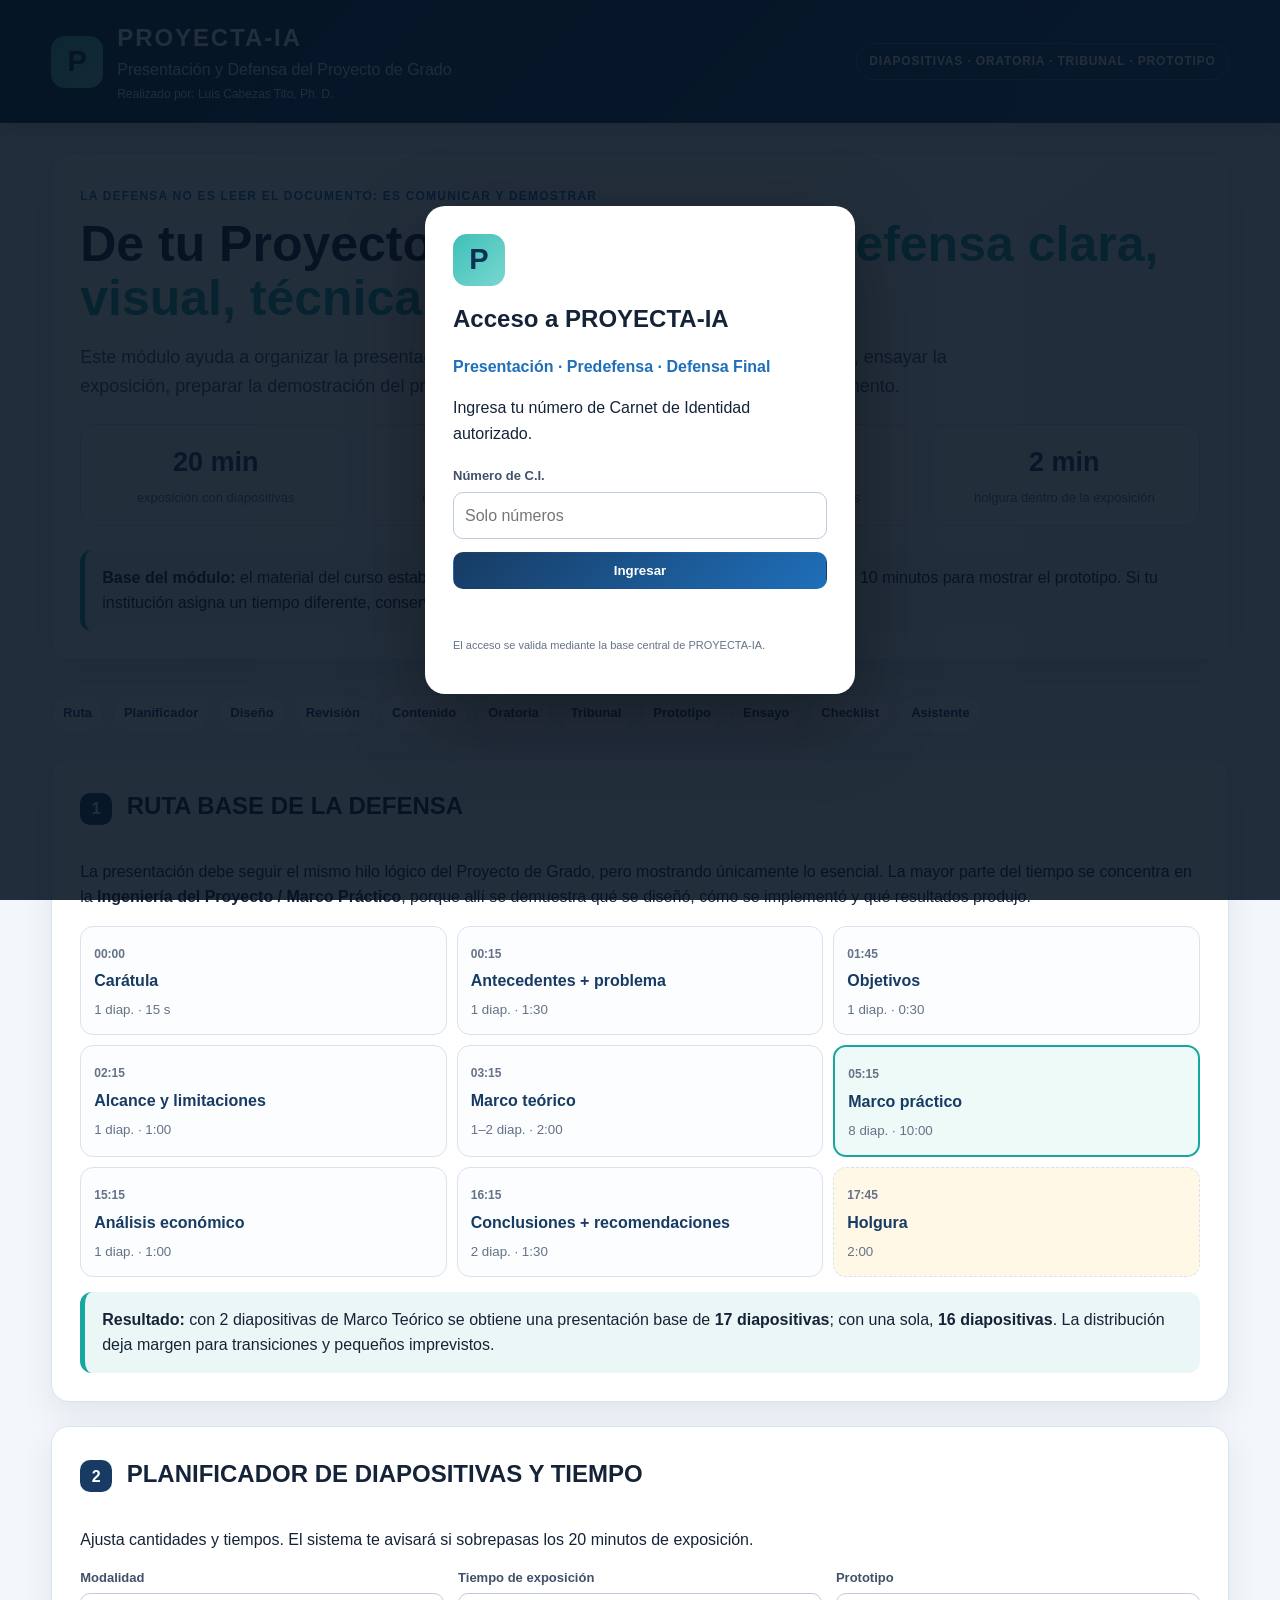
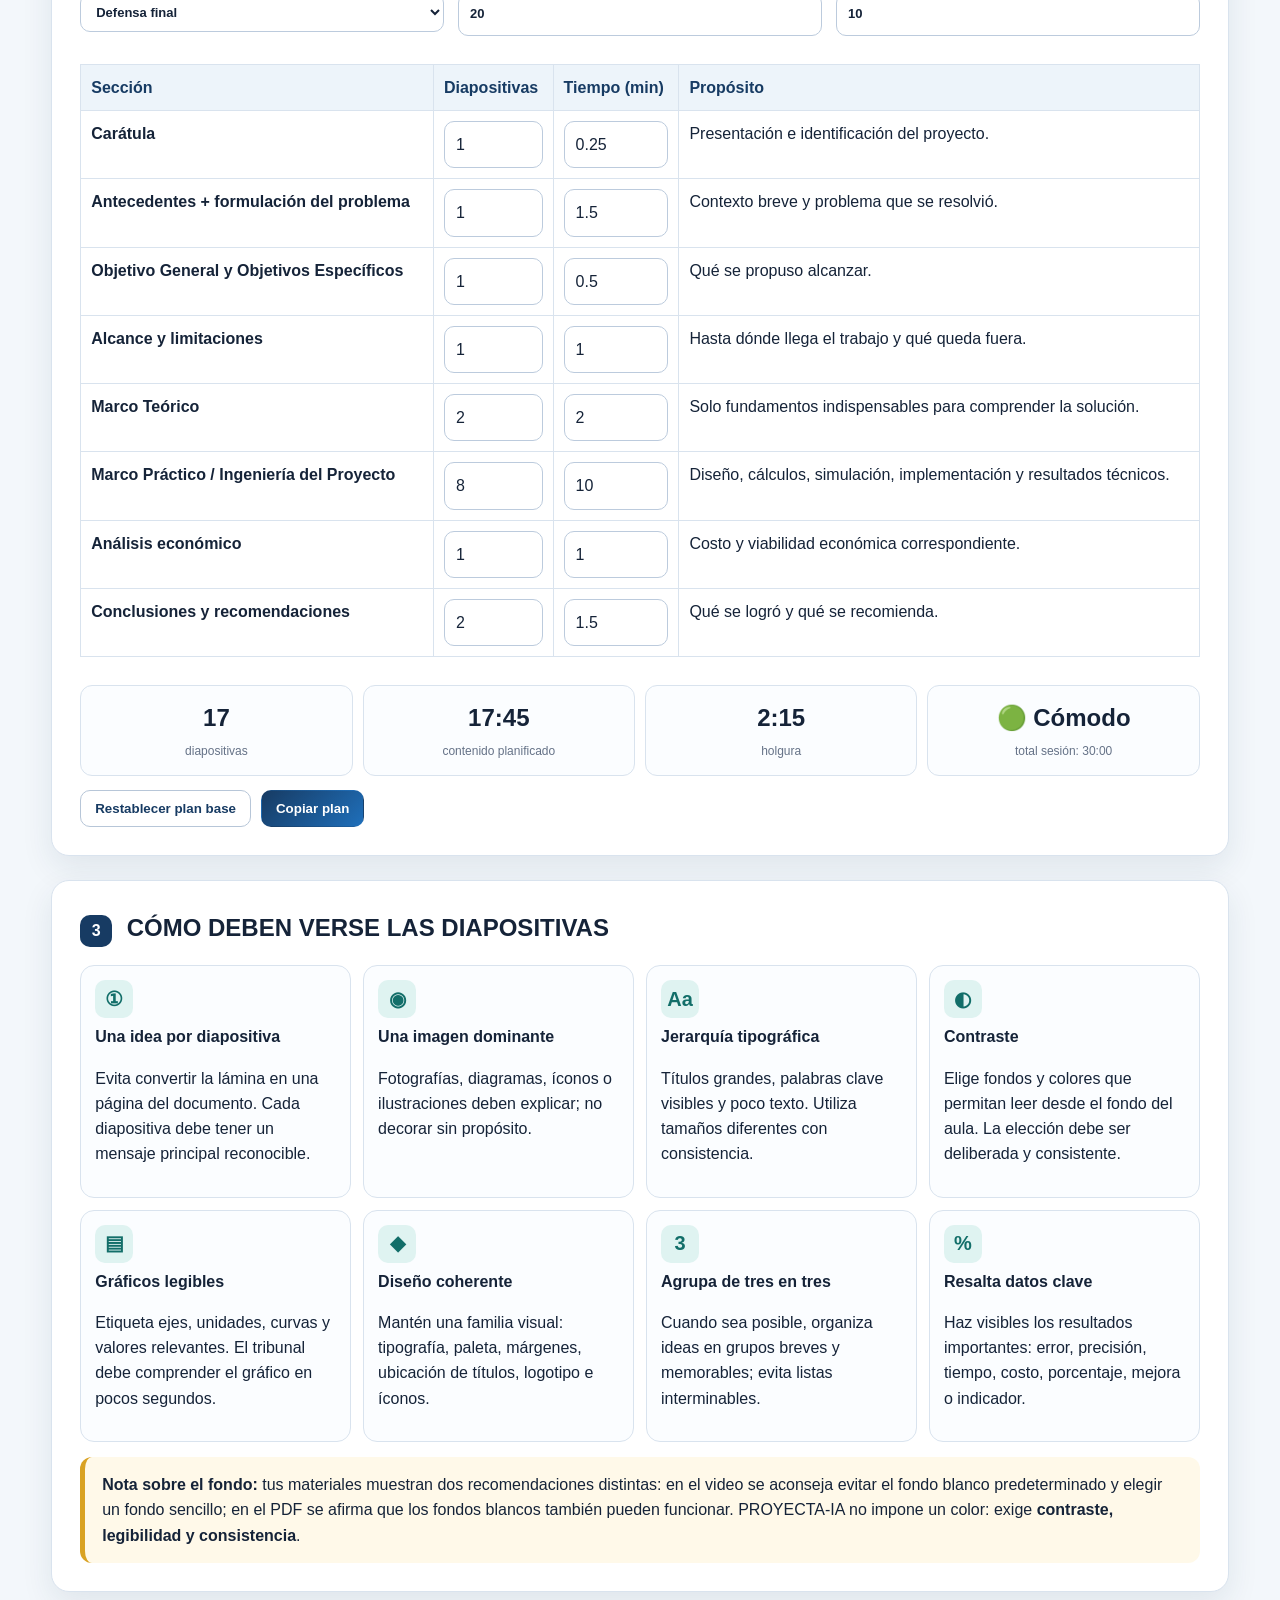
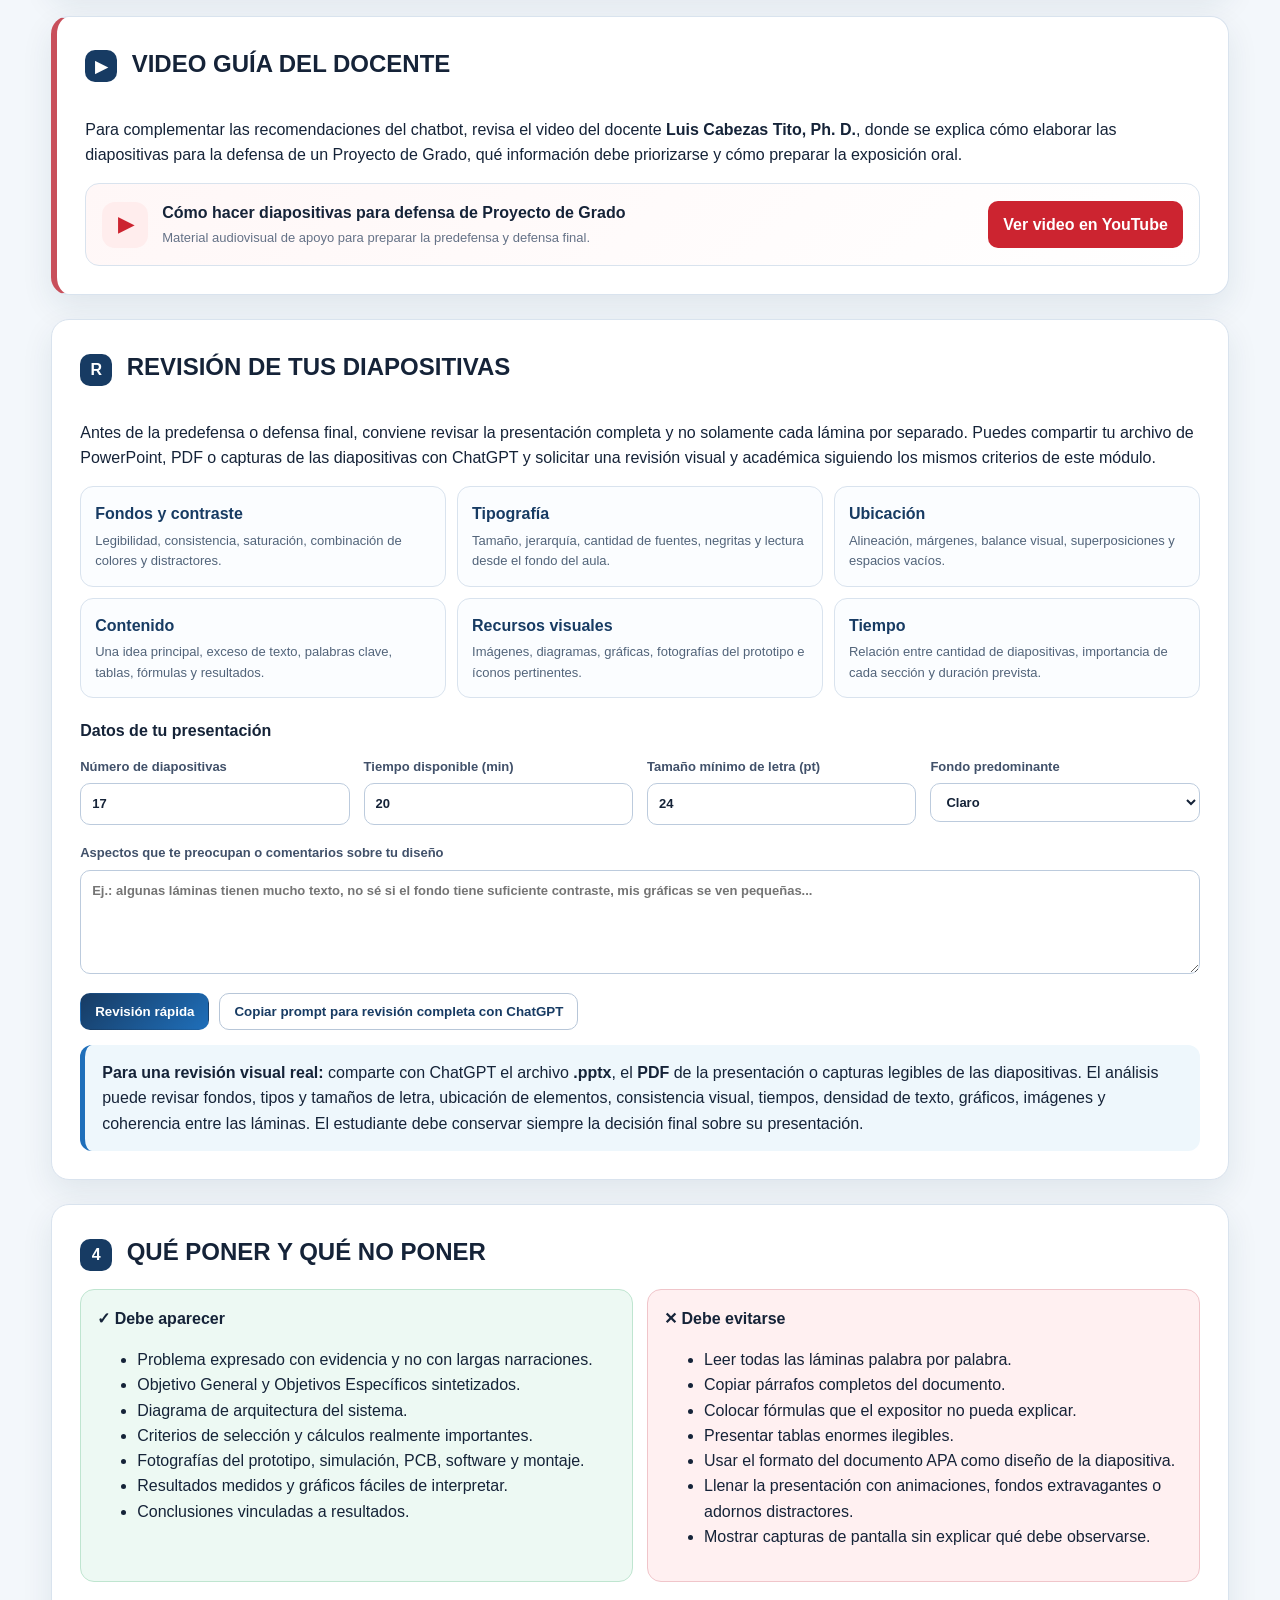
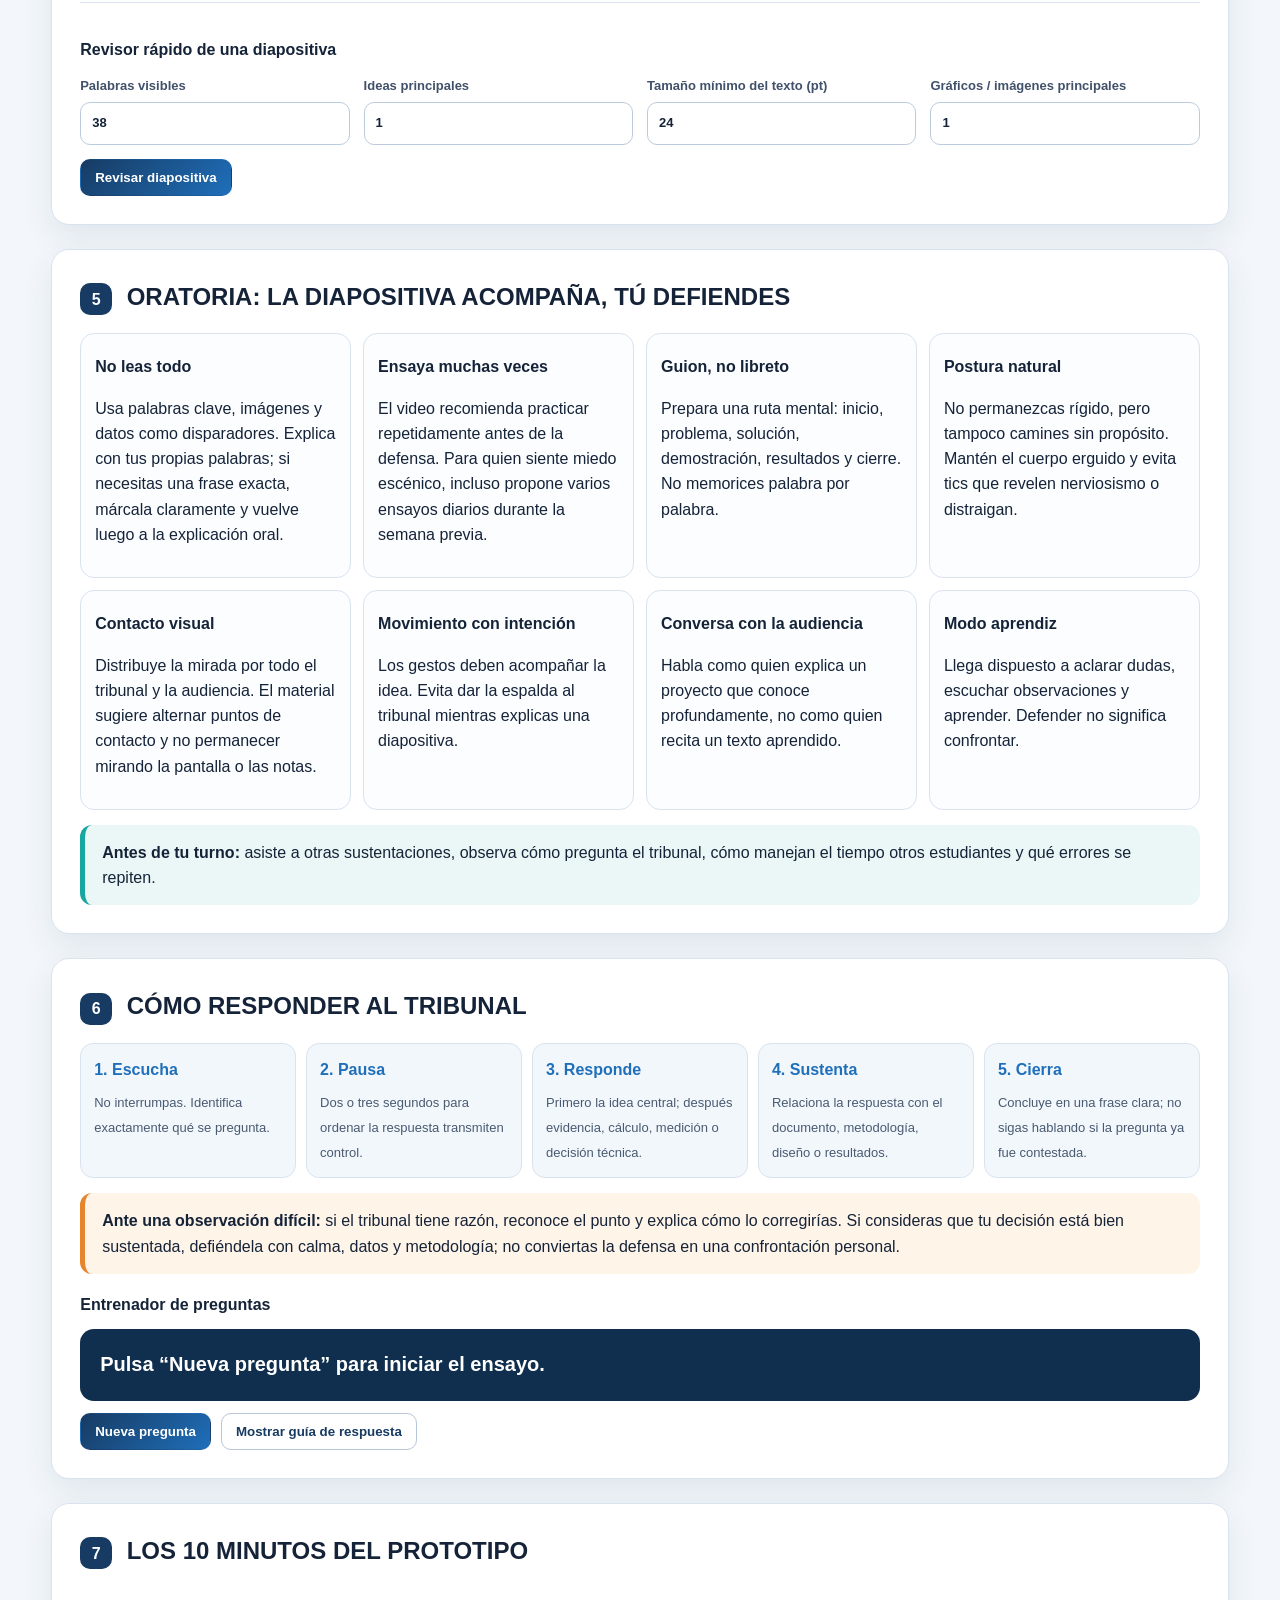
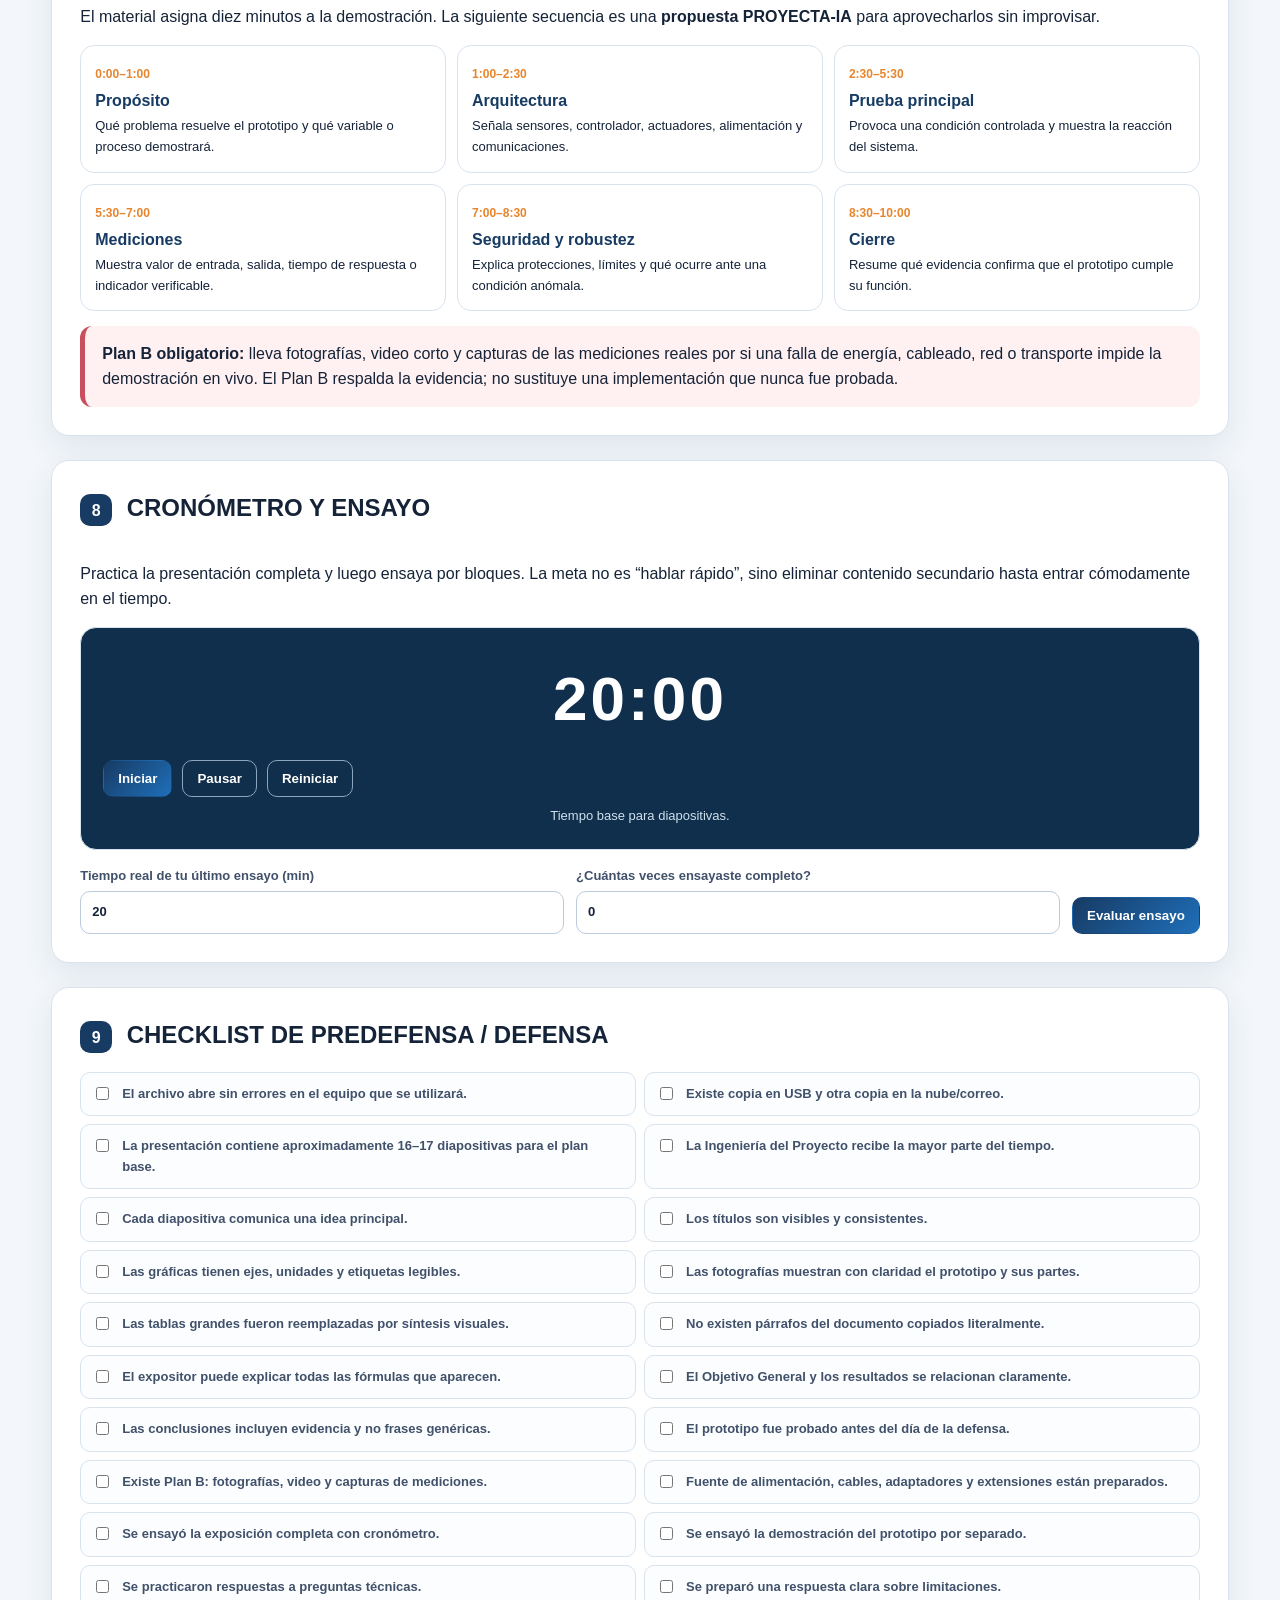
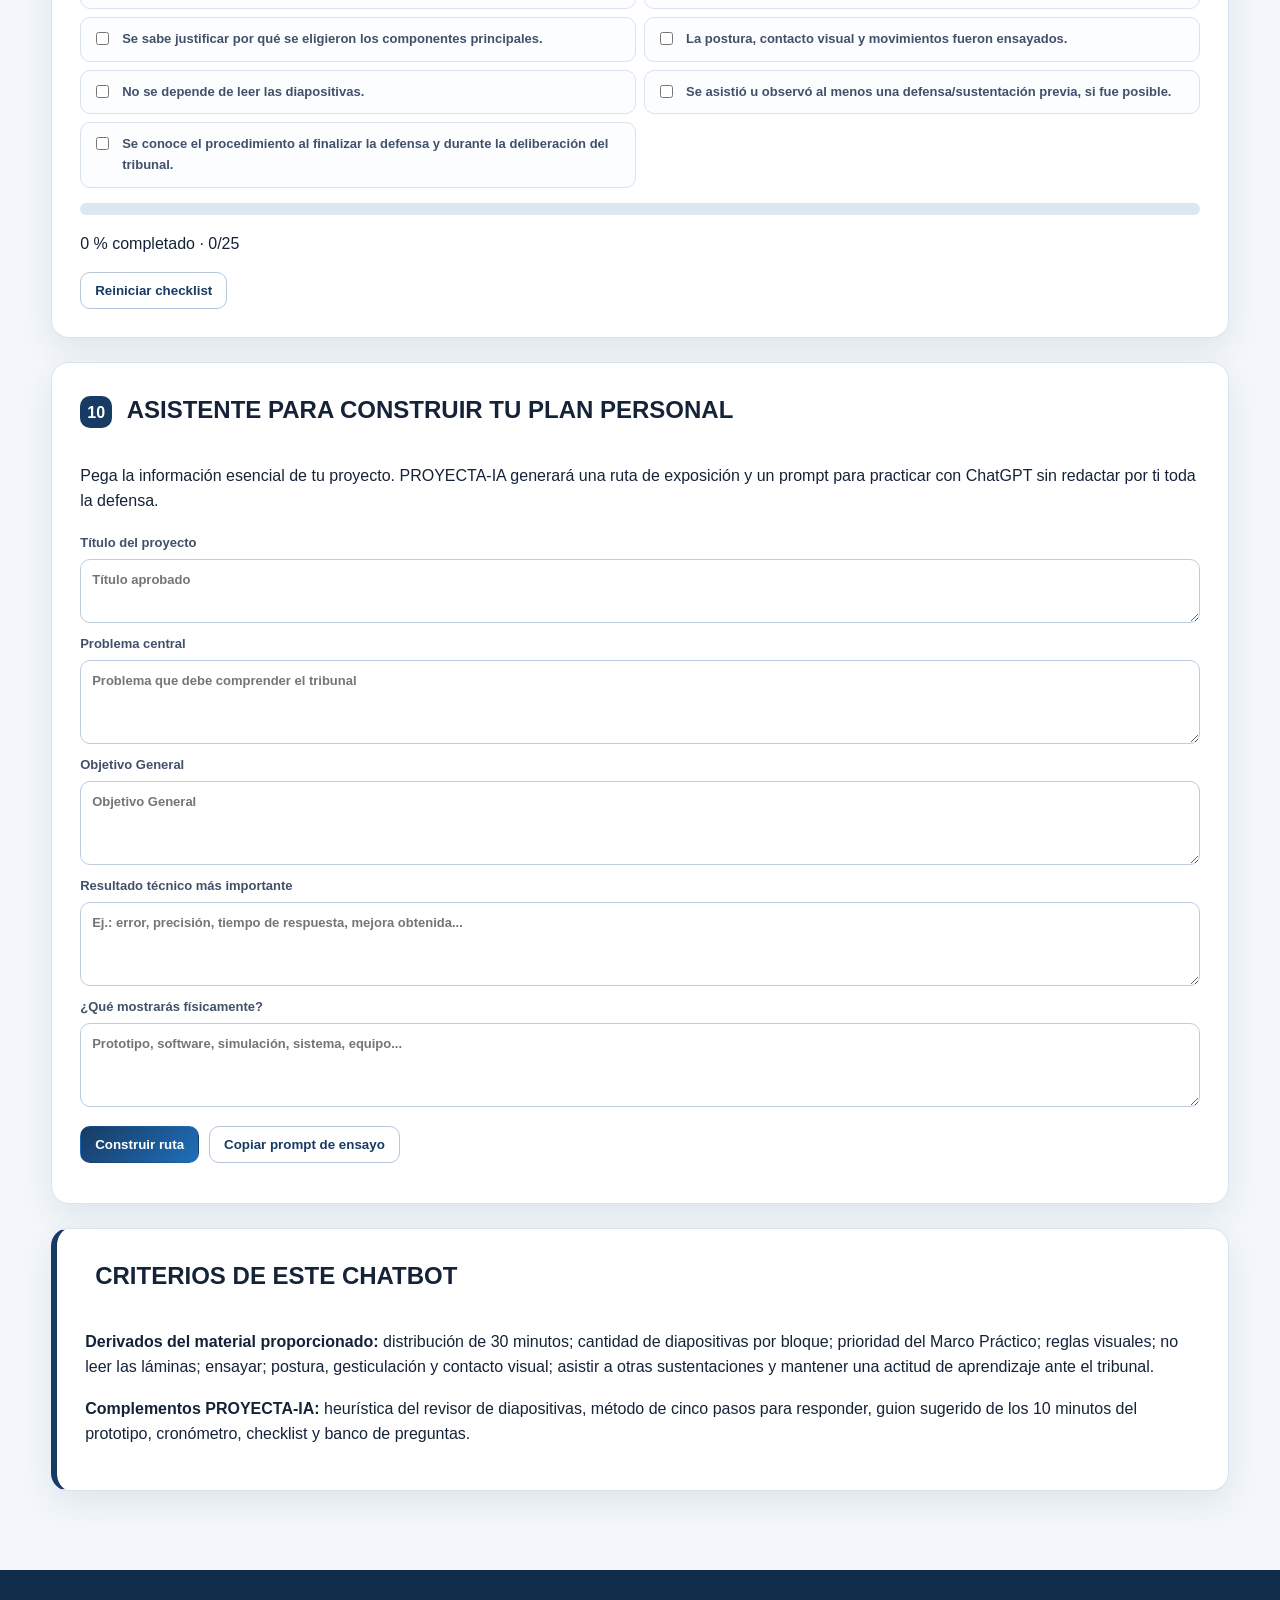
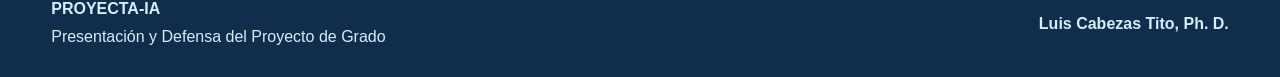
==== defensa/index.html @ 7902b118 "Add files via upload" ====
<!doctype html>
<html lang="es">
<head>
  <meta charset="utf-8">
  <meta name="viewport" content="width=device-width, initial-scale=1">
  <meta name="description" content="PROYECTA-IA: asistente para preparar diapositivas, oratoria, manejo del tribunal y demostración del prototipo en la predefensa o defensa final de un Proyecto de Grado.">
  <title>PROYECTA-IA | Presentación y Defensa del Proyecto de Grado</title>
  <link rel="stylesheet" href="styles.css">
</head>
<body class="access-locked">

  <div id="accessGate" class="access-gate">
    <div class="access-card">
      <div class="access-logo">P</div>
      <h2>Acceso a PROYECTA-IA</h2>
      <p class="access-subtitle">Presentación · Predefensa · Defensa Final</p>
      <p>Ingresa tu número de Carnet de Identidad autorizado.</p>
      <label for="ciAccess">Número de C.I.</label>
      <input id="ciAccess" type="password" inputmode="numeric" autocomplete="off" placeholder="Solo números">
      <button id="accessBtn" class="primary access-button" type="button">Ingresar</button>
      <p id="accessMessage" class="access-message" aria-live="polite"></p>
      <p class="access-privacy">El acceso se valida mediante la base central de PROYECTA-IA.</p>
    </div>
  </div>

  <header class="site-header">
    <div class="wrap header-inner">
      <div class="brand">
        <div class="brand-mark">P</div>
        <div>
          <h1>PROYECTA-IA</h1>
          <p>Presentación y Defensa del Proyecto de Grado</p>
          <p class="author">Realizado por: Luis Cabezas Tito, Ph. D.</p>
        </div>
      </div>
      <div class="header-actions">
        <div class="badge">DIAPOSITIVAS · ORATORIA · TRIBUNAL · PROTOTIPO</div>
        <button id="logoutBtn" class="logout-btn hidden" type="button">Cerrar sesión</button>
      </div>
    </div>
  </header>

  <main class="wrap">
    <section class="hero">
      <span class="eyebrow">LA DEFENSA NO ES LEER EL DOCUMENTO: ES COMUNICAR Y DEMOSTRAR</span>
      <h2>De tu Proyecto de Grado a una <span>defensa clara, visual, técnica y convincente</span></h2>
      <p>Este módulo ayuda a organizar la presentación, controlar el tiempo, diseñar diapositivas eficaces, ensayar la exposición, preparar la demostración del prototipo y responder al tribunal con serenidad y fundamento.</p>
      <div class="hero-grid">
        <article><b>20 min</b><span>exposición con diapositivas</span></article>
        <article><b>10 min</b><span>demostración del prototipo</span></article>
        <article><b>16–17</b><span>diapositivas recomendadas</span></article>
        <article><b>2 min</b><span>holgura dentro de la exposición</span></article>
      </div>
      <div class="source-rule"><strong>Base del módulo:</strong> el material del curso establece una defensa de 30 minutos: 20 minutos de exposición y 10 minutos para mostrar el prototipo. Si tu institución asigna un tiempo diferente, conserva la proporción y ajusta el plan.</div>
    </section>

    <nav class="section-nav">
      <a href="#ruta">Ruta</a>
      <a href="#planificador">Planificador</a>
      <a href="#diseno">Diseño</a>
      <a href="#revision">Revisión</a>
      <a href="#contenido">Contenido</a>
      <a href="#oratoria">Oratoria</a>
      <a href="#tribunal">Tribunal</a>
      <a href="#prototipo">Prototipo</a>
      <a href="#ensayo">Ensayo</a>
      <a href="#checklist">Checklist</a>
      <a href="#asistente">Asistente</a>
    </nav>

    <section id="ruta" class="card">
      <span class="section-number">1</span>
      <h3>RUTA BASE DE LA DEFENSA</h3>
      <p>La presentación debe seguir el mismo hilo lógico del Proyecto de Grado, pero mostrando únicamente lo esencial. La mayor parte del tiempo se concentra en la <b>Ingeniería del Proyecto / Marco Práctico</b>, porque allí se demuestra qué se diseñó, cómo se implementó y qué resultados produjo.</p>

      <div class="timeline">
        <div class="time-block"><span>00:00</span><b>Carátula</b><small>1 diap. · 15 s</small></div>
        <div class="time-block"><span>00:15</span><b>Antecedentes + problema</b><small>1 diap. · 1:30</small></div>
        <div class="time-block"><span>01:45</span><b>Objetivos</b><small>1 diap. · 0:30</small></div>
        <div class="time-block"><span>02:15</span><b>Alcance y limitaciones</b><small>1 diap. · 1:00</small></div>
        <div class="time-block"><span>03:15</span><b>Marco teórico</b><small>1–2 diap. · 2:00</small></div>
        <div class="time-block practical"><span>05:15</span><b>Marco práctico</b><small>8 diap. · 10:00</small></div>
        <div class="time-block"><span>15:15</span><b>Análisis económico</b><small>1 diap. · 1:00</small></div>
        <div class="time-block"><span>16:15</span><b>Conclusiones + recomendaciones</b><small>2 diap. · 1:30</small></div>
        <div class="time-block slack"><span>17:45</span><b>Holgura</b><small>2:00</small></div>
      </div>

      <div class="callout"><b>Resultado:</b> con 2 diapositivas de Marco Teórico se obtiene una presentación base de <b>17 diapositivas</b>; con una sola, <b>16 diapositivas</b>. La distribución deja margen para transiciones y pequeños imprevistos.</div>
    </section>

    <section id="planificador" class="card">
      <span class="section-number">2</span>
      <h3>PLANIFICADOR DE DIAPOSITIVAS Y TIEMPO</h3>
      <p>Ajusta cantidades y tiempos. El sistema te avisará si sobrepasas los 20 minutos de exposición.</p>
      <div class="planner-toolbar">
        <label>Modalidad
          <select id="defenseMode">
            <option value="final">Defensa final</option>
            <option value="pre">Predefensa</option>
          </select>
        </label>
        <label>Tiempo de exposición
          <input id="slideMinutes" type="number" min="5" max="60" value="20">
        </label>
        <label>Prototipo
          <input id="prototypeMinutes" type="number" min="0" max="30" value="10">
        </label>
      </div>
      <div class="table-wrap">
        <table class="planner-table">
          <thead><tr><th>Sección</th><th>Diapositivas</th><th>Tiempo (min)</th><th>Propósito</th></tr></thead>
          <tbody id="plannerBody"></tbody>
        </table>
      </div>
      <div id="plannerSummary" class="planner-summary"></div>
      <div class="actions">
        <button id="resetPlanner" type="button">Restablecer plan base</button>
        <button id="copyPlanner" class="primary" type="button">Copiar plan</button>
      </div>
    </section>

    <section id="diseno" class="card">
      <span class="section-number">3</span>
      <h3>CÓMO DEBEN VERSE LAS DIAPOSITIVAS</h3>
      <div class="principles-grid">
        <article><div class="icon">①</div><h4>Una idea por diapositiva</h4><p>Evita convertir la lámina en una página del documento. Cada diapositiva debe tener un mensaje principal reconocible.</p></article>
        <article><div class="icon">◉</div><h4>Una imagen dominante</h4><p>Fotografías, diagramas, íconos o ilustraciones deben explicar; no decorar sin propósito.</p></article>
        <article><div class="icon">Aa</div><h4>Jerarquía tipográfica</h4><p>Títulos grandes, palabras clave visibles y poco texto. Utiliza tamaños diferentes con consistencia.</p></article>
        <article><div class="icon">◐</div><h4>Contraste</h4><p>Elige fondos y colores que permitan leer desde el fondo del aula. La elección debe ser deliberada y consistente.</p></article>
        <article><div class="icon">▤</div><h4>Gráficos legibles</h4><p>Etiqueta ejes, unidades, curvas y valores relevantes. El tribunal debe comprender el gráfico en pocos segundos.</p></article>
        <article><div class="icon">◆</div><h4>Diseño coherente</h4><p>Mantén una familia visual: tipografía, paleta, márgenes, ubicación de títulos, logotipo e íconos.</p></article>
        <article><div class="icon">3</div><h4>Agrupa de tres en tres</h4><p>Cuando sea posible, organiza ideas en grupos breves y memorables; evita listas interminables.</p></article>
        <article><div class="icon">%</div><h4>Resalta datos clave</h4><p>Haz visibles los resultados importantes: error, precisión, tiempo, costo, porcentaje, mejora o indicador.</p></article>
      </div>
      <div class="source-note"><b>Nota sobre el fondo:</b> tus materiales muestran dos recomendaciones distintas: en el video se aconseja evitar el fondo blanco predeterminado y elegir un fondo sencillo; en el PDF se afirma que los fondos blancos también pueden funcionar. PROYECTA-IA no impone un color: exige <b>contraste, legibilidad y consistencia</b>.</div>
    </section>

    <section class="card video-resource-card">
      <span class="section-number">▶</span>
      <h3>VIDEO GUÍA DEL DOCENTE</h3>
      <p>Para complementar las recomendaciones del chatbot, revisa el video del docente <b>Luis Cabezas Tito, Ph. D.</b>, donde se explica cómo elaborar las diapositivas para la defensa de un Proyecto de Grado, qué información debe priorizarse y cómo preparar la exposición oral.</p>
      <div class="video-link-box">
        <div class="video-icon">▶</div>
        <div>
          <b>Cómo hacer diapositivas para defensa de Proyecto de Grado</b>
          <p>Material audiovisual de apoyo para preparar la predefensa y defensa final.</p>
        </div>
        <a class="video-btn" href="https://youtu.be/q9mI0dHx6xg" target="_blank" rel="noopener noreferrer">Ver video en YouTube</a>
      </div>
    </section>

    <section id="revision" class="card">
      <span class="section-number">R</span>
      <h3>REVISIÓN DE TUS DIAPOSITIVAS</h3>
      <p>Antes de la predefensa o defensa final, conviene revisar la presentación completa y no solamente cada lámina por separado. Puedes compartir tu archivo de PowerPoint, PDF o capturas de las diapositivas con ChatGPT y solicitar una revisión visual y académica siguiendo los mismos criterios de este módulo.</p>

      <div class="review-grid">
        <article><b>Fondos y contraste</b><span>Legibilidad, consistencia, saturación, combinación de colores y distractores.</span></article>
        <article><b>Tipografía</b><span>Tamaño, jerarquía, cantidad de fuentes, negritas y lectura desde el fondo del aula.</span></article>
        <article><b>Ubicación</b><span>Alineación, márgenes, balance visual, superposiciones y espacios vacíos.</span></article>
        <article><b>Contenido</b><span>Una idea principal, exceso de texto, palabras clave, tablas, fórmulas y resultados.</span></article>
        <article><b>Recursos visuales</b><span>Imágenes, diagramas, gráficas, fotografías del prototipo e íconos pertinentes.</span></article>
        <article><b>Tiempo</b><span>Relación entre cantidad de diapositivas, importancia de cada sección y duración prevista.</span></article>
      </div>

      <h4>Datos de tu presentación</h4>
      <div class="input-grid review-inputs">
        <label>Número de diapositivas
          <input id="reviewSlideCount" type="number" min="1" value="17">
        </label>
        <label>Tiempo disponible (min)
          <input id="reviewTotalTime" type="number" min="1" step="0.5" value="20">
        </label>
        <label>Tamaño mínimo de letra (pt)
          <input id="reviewFontSize" type="number" min="8" value="24">
        </label>
        <label>Fondo predominante
          <select id="reviewBackground">
            <option value="claro">Claro</option>
            <option value="oscuro">Oscuro</option>
            <option value="mixto">Mixto</option>
          </select>
        </label>
      </div>

      <label>Aspectos que te preocupan o comentarios sobre tu diseño
        <textarea id="reviewConcern" rows="4" placeholder="Ej.: algunas láminas tienen mucho texto, no sé si el fondo tiene suficiente contraste, mis gráficas se ven pequeñas..."></textarea>
      </label>

      <div class="actions">
        <button id="quickDeckReview" class="primary" type="button">Revisión rápida</button>
        <button id="copyDeckReviewPrompt" type="button">Copiar prompt para revisión completa con ChatGPT</button>
      </div>
      <div id="deckReviewOutput" class="output-box hidden"></div>
      <p id="deckReviewStatus" class="small"></p>

      <div class="share-note">
        <b>Para una revisión visual real:</b> comparte con ChatGPT el archivo <b>.pptx</b>, el <b>PDF</b> de la presentación o capturas legibles de las diapositivas. El análisis puede revisar fondos, tipos y tamaños de letra, ubicación de elementos, consistencia visual, tiempos, densidad de texto, gráficos, imágenes y coherencia entre las láminas. El estudiante debe conservar siempre la decisión final sobre su presentación.
      </div>
    </section>

    <section id="contenido" class="card">
      <span class="section-number">4</span>
      <h3>QUÉ PONER Y QUÉ NO PONER</h3>
      <div class="two-col">
        <div class="good-panel">
          <h4>✓ Debe aparecer</h4>
          <ul>
            <li>Problema expresado con evidencia y no con largas narraciones.</li>
            <li>Objetivo General y Objetivos Específicos sintetizados.</li>
            <li>Diagrama de arquitectura del sistema.</li>
            <li>Criterios de selección y cálculos realmente importantes.</li>
            <li>Fotografías del prototipo, simulación, PCB, software y montaje.</li>
            <li>Resultados medidos y gráficos fáciles de interpretar.</li>
            <li>Conclusiones vinculadas a resultados.</li>
          </ul>
        </div>
        <div class="bad-panel">
          <h4>✕ Debe evitarse</h4>
          <ul>
            <li>Leer todas las láminas palabra por palabra.</li>
            <li>Copiar párrafos completos del documento.</li>
            <li>Colocar fórmulas que el expositor no pueda explicar.</li>
            <li>Presentar tablas enormes ilegibles.</li>
            <li>Usar el formato del documento APA como diseño de la diapositiva.</li>
            <li>Llenar la presentación con animaciones, fondos extravagantes o adornos distractores.</li>
            <li>Mostrar capturas de pantalla sin explicar qué debe observarse.</li>
          </ul>
        </div>
      </div>

      <div class="slide-reviewer">
        <h4>Revisor rápido de una diapositiva</h4>
        <div class="input-grid">
          <label>Palabras visibles <input id="wordsPerSlide" type="number" min="0" value="38"></label>
          <label>Ideas principales <input id="ideasPerSlide" type="number" min="1" value="1"></label>
          <label>Tamaño mínimo del texto (pt) <input id="minFont" type="number" min="8" value="24"></label>
          <label>Gráficos / imágenes principales <input id="visualCount" type="number" min="0" value="1"></label>
        </div>
        <button id="reviewSlideBtn" class="primary" type="button">Revisar diapositiva</button>
        <div id="slideReviewOutput" class="output-box hidden"></div>
      </div>
    </section>

    <section id="oratoria" class="card">
      <span class="section-number">5</span>
      <h3>ORATORIA: LA DIAPOSITIVA ACOMPAÑA, TÚ DEFIENDES</h3>
      <div class="oratory-grid">
        <article><h4>No leas todo</h4><p>Usa palabras clave, imágenes y datos como disparadores. Explica con tus propias palabras; si necesitas una frase exacta, márcala claramente y vuelve luego a la explicación oral.</p></article>
        <article><h4>Ensaya muchas veces</h4><p>El video recomienda practicar repetidamente antes de la defensa. Para quien siente miedo escénico, incluso propone varios ensayos diarios durante la semana previa.</p></article>
        <article><h4>Guion, no libreto</h4><p>Prepara una ruta mental: inicio, problema, solución, demostración, resultados y cierre. No memorices palabra por palabra.</p></article>
        <article><h4>Postura natural</h4><p>No permanezcas rígido, pero tampoco camines sin propósito. Mantén el cuerpo erguido y evita tics que revelen nerviosismo o distraigan.</p></article>
        <article><h4>Contacto visual</h4><p>Distribuye la mirada por todo el tribunal y la audiencia. El material sugiere alternar puntos de contacto y no permanecer mirando la pantalla o las notas.</p></article>
        <article><h4>Movimiento con intención</h4><p>Los gestos deben acompañar la idea. Evita dar la espalda al tribunal mientras explicas una diapositiva.</p></article>
        <article><h4>Conversa con la audiencia</h4><p>Habla como quien explica un proyecto que conoce profundamente, no como quien recita un texto aprendido.</p></article>
        <article><h4>Modo aprendiz</h4><p>Llega dispuesto a aclarar dudas, escuchar observaciones y aprender. Defender no significa confrontar.</p></article>
      </div>
      <div class="practice-strip"><b>Antes de tu turno:</b> asiste a otras sustentaciones, observa cómo pregunta el tribunal, cómo manejan el tiempo otros estudiantes y qué errores se repiten.</div>
    </section>

    <section id="tribunal" class="card">
      <span class="section-number">6</span>
      <h3>CÓMO RESPONDER AL TRIBUNAL</h3>
      <div class="response-method">
        <div><b>1. Escucha</b><span>No interrumpas. Identifica exactamente qué se pregunta.</span></div>
        <div><b>2. Pausa</b><span>Dos o tres segundos para ordenar la respuesta transmiten control.</span></div>
        <div><b>3. Responde</b><span>Primero la idea central; después evidencia, cálculo, medición o decisión técnica.</span></div>
        <div><b>4. Sustenta</b><span>Relaciona la respuesta con el documento, metodología, diseño o resultados.</span></div>
        <div><b>5. Cierra</b><span>Concluye en una frase clara; no sigas hablando si la pregunta ya fue contestada.</span></div>
      </div>
      <div class="callout warn"><b>Ante una observación difícil:</b> si el tribunal tiene razón, reconoce el punto y explica cómo lo corregirías. Si consideras que tu decisión está bien sustentada, defiéndela con calma, datos y metodología; no conviertas la defensa en una confrontación personal.</div>

      <h4>Entrenador de preguntas</h4>
      <div id="questionBox" class="question-box">Pulsa “Nueva pregunta” para iniciar el ensayo.</div>
      <div class="actions">
        <button id="newQuestionBtn" class="primary" type="button">Nueva pregunta</button>
        <button id="showGuideBtn" type="button">Mostrar guía de respuesta</button>
      </div>
      <div id="answerGuide" class="output-box hidden"></div>
    </section>

    <section id="prototipo" class="card">
      <span class="section-number">7</span>
      <h3>LOS 10 MINUTOS DEL PROTOTIPO</h3>
      <p>El material asigna diez minutos a la demostración. La siguiente secuencia es una <b>propuesta PROYECTA-IA</b> para aprovecharlos sin improvisar.</p>
      <div class="prototype-plan">
        <article><span>0:00–1:00</span><b>Propósito</b><p>Qué problema resuelve el prototipo y qué variable o proceso demostrará.</p></article>
        <article><span>1:00–2:30</span><b>Arquitectura</b><p>Señala sensores, controlador, actuadores, alimentación y comunicaciones.</p></article>
        <article><span>2:30–5:30</span><b>Prueba principal</b><p>Provoca una condición controlada y muestra la reacción del sistema.</p></article>
        <article><span>5:30–7:00</span><b>Mediciones</b><p>Muestra valor de entrada, salida, tiempo de respuesta o indicador verificable.</p></article>
        <article><span>7:00–8:30</span><b>Seguridad y robustez</b><p>Explica protecciones, límites y qué ocurre ante una condición anómala.</p></article>
        <article><span>8:30–10:00</span><b>Cierre</b><p>Resume qué evidencia confirma que el prototipo cumple su función.</p></article>
      </div>
      <div class="stop-box"><b>Plan B obligatorio:</b> lleva fotografías, video corto y capturas de las mediciones reales por si una falla de energía, cableado, red o transporte impide la demostración en vivo. El Plan B respalda la evidencia; no sustituye una implementación que nunca fue probada.</div>
    </section>

    <section id="ensayo" class="card">
      <span class="section-number">8</span>
      <h3>CRONÓMETRO Y ENSAYO</h3>
      <p>Practica la presentación completa y luego ensaya por bloques. La meta no es “hablar rápido”, sino eliminar contenido secundario hasta entrar cómodamente en el tiempo.</p>
      <div class="timer">
        <div id="timerDisplay">20:00</div>
        <div class="timer-actions">
          <button id="startTimer" class="primary">Iniciar</button>
          <button id="pauseTimer">Pausar</button>
          <button id="resetTimer">Reiniciar</button>
        </div>
        <div id="timerMessage" class="timer-message">Tiempo base para diapositivas.</div>
      </div>
      <div class="rehearsal-score">
        <label>Tiempo real de tu último ensayo (min)
          <input id="realPracticeTime" type="number" min="1" step="0.1" value="20">
        </label>
        <label>¿Cuántas veces ensayaste completo?
          <input id="fullRehearsals" type="number" min="0" value="0">
        </label>
        <button id="evaluatePractice" class="primary">Evaluar ensayo</button>
        <div id="practiceOutput" class="output-box hidden"></div>
      </div>
    </section>

    <section id="checklist" class="card">
      <span class="section-number">9</span>
      <h3>CHECKLIST DE PREDEFENSA / DEFENSA</h3>
      <div id="checklistItems" class="checklist"></div>
      <div class="check-progress"><div id="checkBar"></div></div>
      <p id="checkText">0 % completado</p>
      <button id="resetChecklist" type="button">Reiniciar checklist</button>
    </section>

    <section id="asistente" class="card">
      <span class="section-number">10</span>
      <h3>ASISTENTE PARA CONSTRUIR TU PLAN PERSONAL</h3>
      <p>Pega la información esencial de tu proyecto. PROYECTA-IA generará una ruta de exposición y un prompt para practicar con ChatGPT sin redactar por ti toda la defensa.</p>
      <label>Título del proyecto
        <textarea id="projectTitle" rows="2" placeholder="Título aprobado"></textarea>
      </label>
      <label>Problema central
        <textarea id="projectProblem" rows="3" placeholder="Problema que debe comprender el tribunal"></textarea>
      </label>
      <label>Objetivo General
        <textarea id="projectObjective" rows="3" placeholder="Objetivo General"></textarea>
      </label>
      <label>Resultado técnico más importante
        <textarea id="projectResult" rows="3" placeholder="Ej.: error, precisión, tiempo de respuesta, mejora obtenida..."></textarea>
      </label>
      <label>¿Qué mostrarás físicamente?
        <textarea id="projectPrototype" rows="3" placeholder="Prototipo, software, simulación, sistema, equipo..."></textarea>
      </label>
      <div class="actions">
        <button id="buildDefensePlan" class="primary" type="button">Construir ruta</button>
        <button id="copyDefensePrompt" type="button">Copiar prompt de ensayo</button>
      </div>
      <div id="personalPlan" class="output-box hidden"></div>
      <p id="copyStatus" class="small"></p>
    </section>

    <section class="card sources-card">
      <h3>CRITERIOS DE ESTE CHATBOT</h3>
      <p><b>Derivados del material proporcionado:</b> distribución de 30 minutos; cantidad de diapositivas por bloque; prioridad del Marco Práctico; reglas visuales; no leer las láminas; ensayar; postura, gesticulación y contacto visual; asistir a otras sustentaciones y mantener una actitud de aprendizaje ante el tribunal.</p>
      <p><b>Complementos PROYECTA-IA:</b> heurística del revisor de diapositivas, método de cinco pasos para responder, guion sugerido de los 10 minutos del prototipo, cronómetro, checklist y banco de preguntas.</p>
    </section>
  </main>

  <footer>
    <div class="wrap footer-inner">
      <div><strong>PROYECTA-IA</strong><p>Presentación y Defensa del Proyecto de Grado</p></div>
      <div class="footer-author">Luis Cabezas Tito, Ph. D.</div>
    </div>
  </footer>

  <script src="https://luisctito-sketch.github.io/proyecta-ia-acceso/access.js"></script>
  <script src="app.js"></script>
</body>
</html>
---- defensa/styles.css ----
:root{
  --bg:#f3f7fb;--ink:#152338;--muted:#657287;--navy:#173b63;--blue:#1f6fba;--cyan:#18a7a0;
  --orange:#e7852d;--green:#2e9b67;--red:#c84f5b;--line:#d9e3ee;--card:#fff;--soft:#edf5fc;
  --shadow:0 12px 32px rgba(20,51,82,.09);--radius:18px
}
*{box-sizing:border-box}html{scroll-behavior:smooth}body{margin:0;font-family:Inter,Segoe UI,Arial,sans-serif;background:var(--bg);color:var(--ink);line-height:1.58}
body.access-locked{overflow:hidden}.wrap{width:min(1180px,92vw);margin:auto}.hidden{display:none!important}
.site-header{background:linear-gradient(135deg,#102d4b,#174e7c);color:#fff;padding:19px 0;box-shadow:0 5px 20px rgba(0,0,0,.16)}
.header-inner{display:flex;align-items:center;justify-content:space-between;gap:18px}.brand{display:flex;gap:14px;align-items:center}.brand-mark,.access-logo{display:grid;place-items:center;width:52px;height:52px;border-radius:14px;background:linear-gradient(135deg,#3ec0b7,#78d7d1);color:#0b3351;font-weight:900;font-size:29px}.brand h1{margin:0;font-size:24px;letter-spacing:.08em}.brand p{margin:0;color:#d9ecfa}.brand .author{font-size:12px;margin-top:3px}.header-actions{display:flex;align-items:center;gap:10px}.badge{font-size:12px;font-weight:800;letter-spacing:.07em;padding:8px 12px;border:1px solid rgba(255,255,255,.24);border-radius:99px}.logout-btn{background:transparent;color:#fff;border:1px solid rgba(255,255,255,.3);padding:8px 12px;border-radius:9px}
main{padding:30px 0 55px}.hero,.card{background:var(--card);border:1px solid var(--line);border-radius:var(--radius);box-shadow:var(--shadow);padding:28px;margin-bottom:24px}.hero{background:linear-gradient(145deg,#ffffff,#eef8fb)}.eyebrow{display:inline-block;color:var(--blue);font-weight:900;font-size:12px;letter-spacing:.1em}.hero h2{font-size:clamp(31px,4vw,50px);line-height:1.08;margin:10px 0 14px}.hero h2 span{color:var(--cyan)}.hero>p{font-size:18px;color:#405169;max-width:900px}.hero-grid{display:grid;grid-template-columns:repeat(4,1fr);gap:12px;margin:24px 0}.hero-grid article{padding:16px;border-radius:15px;background:#fff;border:1px solid var(--line);text-align:center}.hero-grid b{display:block;font-size:27px;color:var(--navy)}.hero-grid span{font-size:13px;color:var(--muted)}.source-rule,.source-note,.callout,.stop-box,.practice-strip{padding:15px 17px;border-radius:12px;background:#eaf7f6;border-left:5px solid var(--cyan);margin-top:15px}.source-note{background:#fff9e9;border-left-color:#d9a223}.callout.warn{background:#fff4e8;border-left-color:var(--orange)}.stop-box{background:#fff0f1;border-left-color:var(--red)}
.section-nav{position:sticky;top:0;z-index:5;display:flex;gap:8px;overflow:auto;background:rgba(243,247,251,.96);backdrop-filter:blur(8px);padding:10px 0 12px;margin-bottom:14px}.section-nav a{white-space:nowrap;text-decoration:none;color:var(--navy);font-weight:750;font-size:13px;background:#fff;border:1px solid var(--line);padding:8px 11px;border-radius:99px}
.section-number{display:inline-grid;place-items:center;width:32px;height:32px;border-radius:10px;background:var(--navy);color:#fff;font-weight:900}.card h3{display:inline-block;margin:0 0 18px 10px;font-size:24px}.card h4{margin:18px 0 8px}.timeline{display:grid;grid-template-columns:repeat(3,1fr);gap:10px}.time-block{border:1px solid var(--line);border-radius:13px;padding:13px;background:#fbfdff}.time-block span{font-size:12px;color:var(--muted);font-weight:800}.time-block b{display:block;margin:3px 0;color:var(--navy)}.time-block small{color:var(--muted)}.time-block.practical{border:2px solid var(--cyan);background:#eefaf8}.time-block.slack{border-style:dashed;background:#fff8e7}
.planner-toolbar,.input-grid{display:grid;grid-template-columns:repeat(3,1fr);gap:14px;margin:14px 0}.input-grid{grid-template-columns:repeat(4,1fr)}label{font-weight:700;font-size:13px;color:#41516a}input,select,textarea{width:100%;margin-top:5px;border:1px solid #bccbdd;border-radius:10px;background:#fff;padding:10px 11px;font:inherit;color:var(--ink)}textarea{resize:vertical}.table-wrap{overflow:auto}.planner-table{width:100%;border-collapse:collapse;margin:14px 0}.planner-table th,.planner-table td{border:1px solid var(--line);padding:10px;text-align:left;vertical-align:top}.planner-table th{background:#edf4fa;color:var(--navy)}.planner-table input{min-width:72px;margin:0}.planner-summary{display:grid;grid-template-columns:repeat(4,1fr);gap:10px;margin:14px 0}.summary-kpi{border:1px solid var(--line);background:#fbfdff;padding:13px;border-radius:12px;text-align:center}.summary-kpi b{display:block;font-size:24px}.summary-kpi span{font-size:12px;color:var(--muted)}
.actions,.timer-actions{display:flex;gap:10px;flex-wrap:wrap;margin-top:12px}button{cursor:pointer;border:1px solid #b7c6d8;background:#fff;color:var(--navy);border-radius:10px;padding:10px 14px;font-weight:800}button.primary{background:linear-gradient(135deg,var(--navy),var(--blue));color:#fff;border-color:transparent}
.principles-grid,.oratory-grid{display:grid;grid-template-columns:repeat(4,1fr);gap:12px}.principles-grid article,.oratory-grid article{border:1px solid var(--line);background:#fbfdff;border-radius:14px;padding:14px}.principles-grid h4,.oratory-grid h4{margin:6px 0}.icon{display:grid;place-items:center;width:38px;height:38px;border-radius:10px;background:#dff3f1;color:#126e69;font-weight:900;font-size:20px}.two-col{display:grid;grid-template-columns:1fr 1fr;gap:14px}.good-panel,.bad-panel{border-radius:14px;padding:16px}.good-panel{background:#edf9f3;border:1px solid #bfe5d0}.bad-panel{background:#fff0f1;border:1px solid #f0c5ca}.good-panel h4,.bad-panel h4{margin-top:0}.slide-reviewer{margin-top:20px;padding-top:16px;border-top:1px solid var(--line)}
.output-box{margin-top:13px;padding:15px;border-radius:12px;border:1px solid var(--line);background:#f8fbfe}.output-box.ok{background:#edf9f3;border-color:#bfe5d0}.output-box.warn{background:#fff7e8;border-color:#ecd89d}.output-box.bad{background:#fff0f1;border-color:#efc4c9}
.response-method{display:grid;grid-template-columns:repeat(5,1fr);gap:10px}.response-method div{background:#f2f7fc;border:1px solid var(--line);border-radius:13px;padding:13px}.response-method b{display:block;color:var(--blue);margin-bottom:6px}.response-method span{font-size:13px;color:#495a71}.question-box{font-size:20px;font-weight:800;padding:20px;background:#102f4e;color:#fff;border-radius:14px;margin-top:12px}.prototype-plan{display:grid;grid-template-columns:repeat(3,1fr);gap:11px}.prototype-plan article{border:1px solid var(--line);border-radius:14px;padding:14px}.prototype-plan span{font-size:12px;color:var(--orange);font-weight:900}.prototype-plan b{display:block;color:var(--navy);margin:3px 0}.prototype-plan p{margin:0;font-size:13px}
.timer{text-align:center;border:1px solid var(--line);border-radius:16px;padding:22px;background:#0f2f4d;color:white}.timer #timerDisplay{font-size:62px;font-weight:900;letter-spacing:.05em}.timer button:not(.primary){background:transparent;color:white;border-color:#8aa5bd}.timer-message{font-size:13px;margin-top:9px;color:#cfe0ed}.rehearsal-score{display:grid;grid-template-columns:1fr 1fr auto;gap:12px;align-items:end;margin-top:16px}
.checklist{display:grid;grid-template-columns:1fr 1fr;gap:8px}.check-item{display:flex;gap:10px;align-items:flex-start;padding:11px;border:1px solid var(--line);border-radius:10px;background:#fbfdff}.check-item input{width:auto;margin-top:3px}.check-progress{height:12px;background:#dce7f0;border-radius:99px;overflow:hidden;margin-top:15px}.check-progress div{height:100%;width:0;background:linear-gradient(90deg,var(--cyan),var(--green));transition:.25s}.small{font-size:12px;color:var(--muted)}
.sources-card{border-left:6px solid var(--navy)}footer{background:#102d4b;color:#d9ecfa;padding:26px 0}.footer-inner{display:flex;justify-content:space-between;align-items:center}.footer-inner p{margin:2px 0}.footer-author{font-weight:700}
.access-gate{position:fixed;z-index:1000;inset:0;background:rgba(5,18,32,.88);display:grid;place-items:center;padding:18px}.access-card{width:min(430px,94vw);background:#fff;border-radius:20px;padding:28px;box-shadow:0 25px 80px rgba(0,0,0,.35)}.access-card h2{margin:14px 0 0}.access-subtitle{color:var(--blue);font-weight:800}.access-button{width:100%;margin-top:13px}.access-message{min-height:22px;font-size:13px}.access-privacy{font-size:11px;color:var(--muted)}
@media(max-width:900px){.hero-grid,.principles-grid,.oratory-grid{grid-template-columns:repeat(2,1fr)}.timeline{grid-template-columns:repeat(2,1fr)}.response-method{grid-template-columns:1fr 1fr}.prototype-plan{grid-template-columns:1fr 1fr}.planner-toolbar,.input-grid,.rehearsal-score{grid-template-columns:1fr 1fr}.header-actions .badge{display:none}}
@media(max-width:600px){.hero-grid,.principles-grid,.oratory-grid,.timeline,.two-col,.response-method,.prototype-plan,.planner-toolbar,.input-grid,.rehearsal-score,.checklist,.planner-summary{grid-template-columns:1fr}.header-inner{align-items:flex-start}.brand-mark{width:44px;height:44px}.card,.hero{padding:19px}.card h3{font-size:20px}.timer #timerDisplay{font-size:45px}}


/* Actualización: video del docente y revisión integral de diapositivas */
.video-resource-card{border-left:6px solid var(--red)}
.video-link-box{display:grid;grid-template-columns:auto 1fr auto;gap:14px;align-items:center;padding:16px;border:1px solid var(--line);border-radius:14px;background:linear-gradient(135deg,#fff7f7,#fff)}
.video-icon{display:grid;place-items:center;width:46px;height:46px;border-radius:13px;background:#ffeded;color:#cc2430;font-size:20px;font-weight:900}
.video-link-box p{margin:3px 0 0;color:var(--muted);font-size:13px}
.video-btn{text-decoration:none;background:#cc2430;color:#fff;font-weight:850;padding:11px 15px;border-radius:10px;white-space:nowrap}
.review-grid{display:grid;grid-template-columns:repeat(3,1fr);gap:11px;margin:15px 0 20px}
.review-grid article{display:flex;flex-direction:column;gap:4px;padding:14px;border:1px solid var(--line);border-radius:13px;background:#fbfdff}
.review-grid b{color:var(--navy)}
.review-grid span{font-size:13px;color:#52647a}
.share-note{margin-top:15px;padding:15px 17px;border-radius:12px;background:#eef7fc;border-left:5px solid var(--blue)}
.review-inputs{grid-template-columns:repeat(4,1fr)}
@media(max-width:900px){.review-grid{grid-template-columns:repeat(2,1fr)}.review-inputs{grid-template-columns:repeat(2,1fr)}}
@media(max-width:600px){.video-link-box{grid-template-columns:1fr}.video-icon{width:40px;height:40px}.video-btn{text-align:center}.review-grid,.review-inputs{grid-template-columns:1fr}}
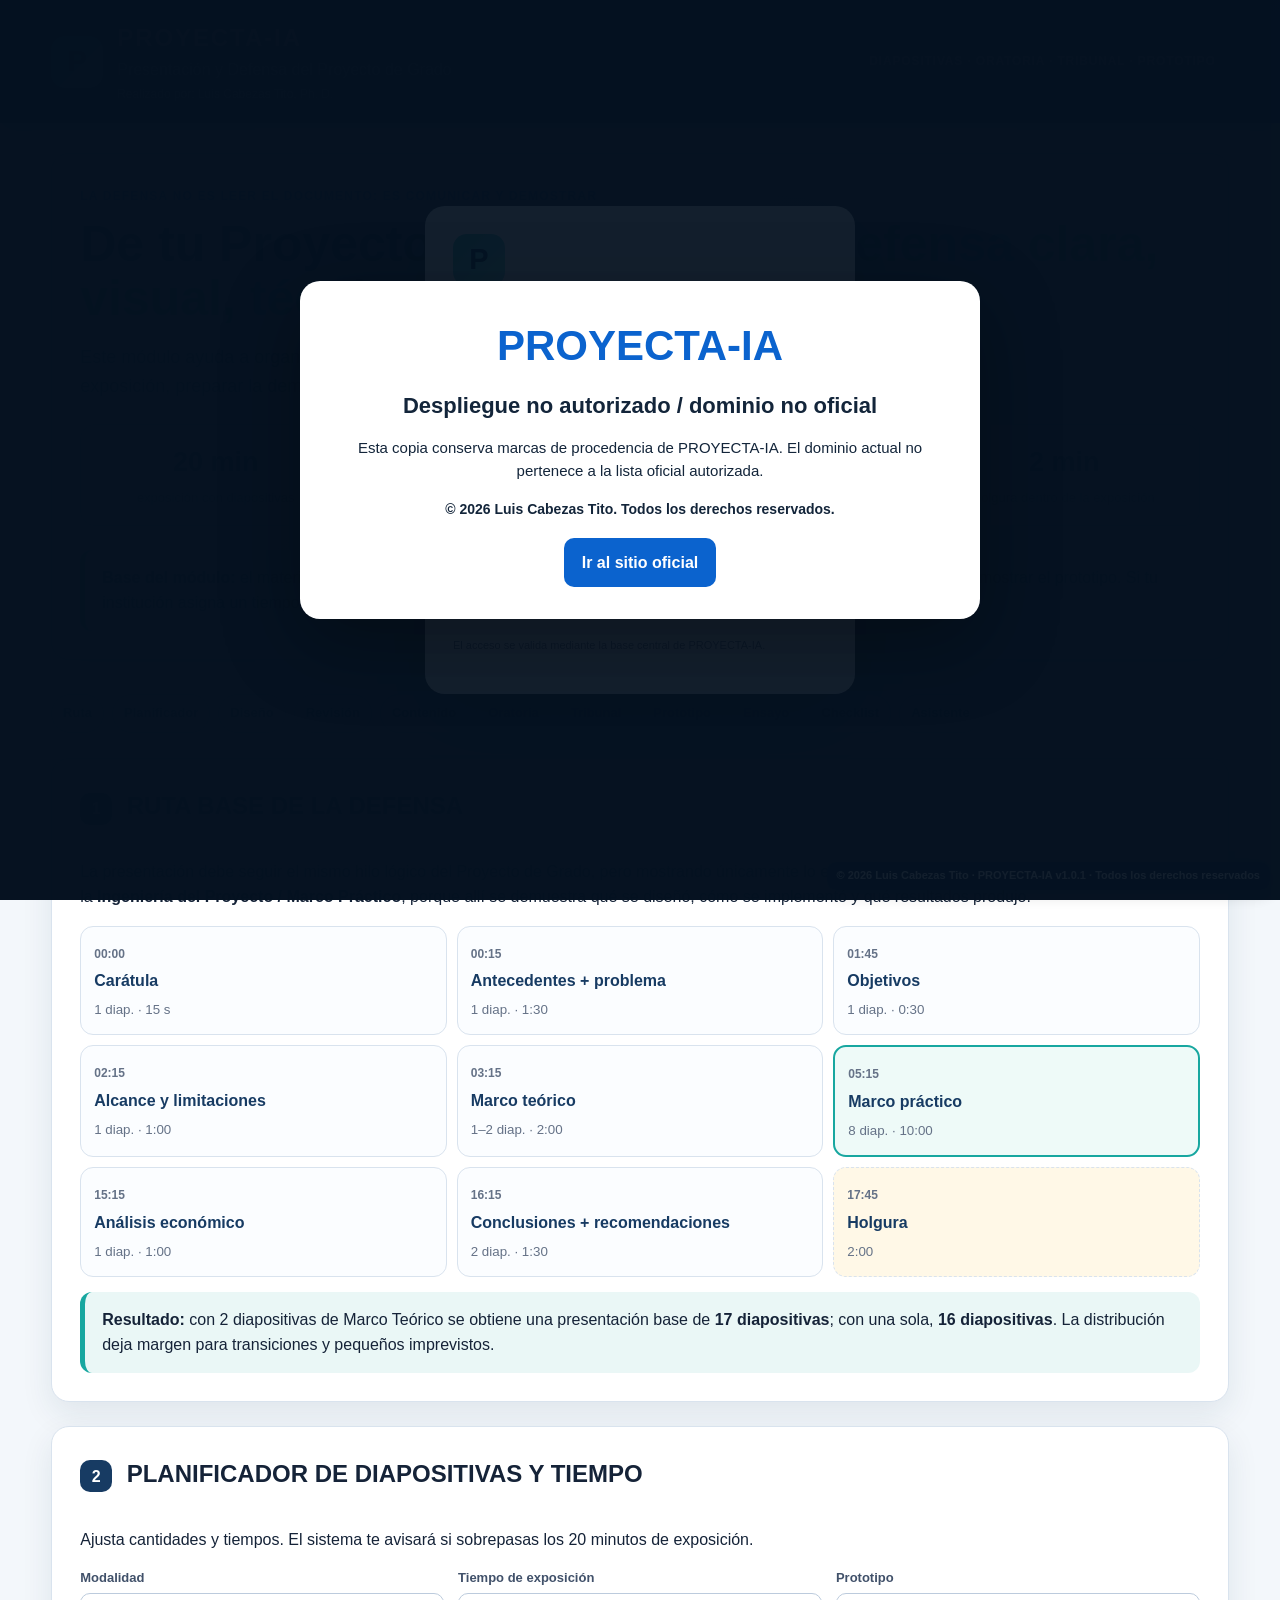
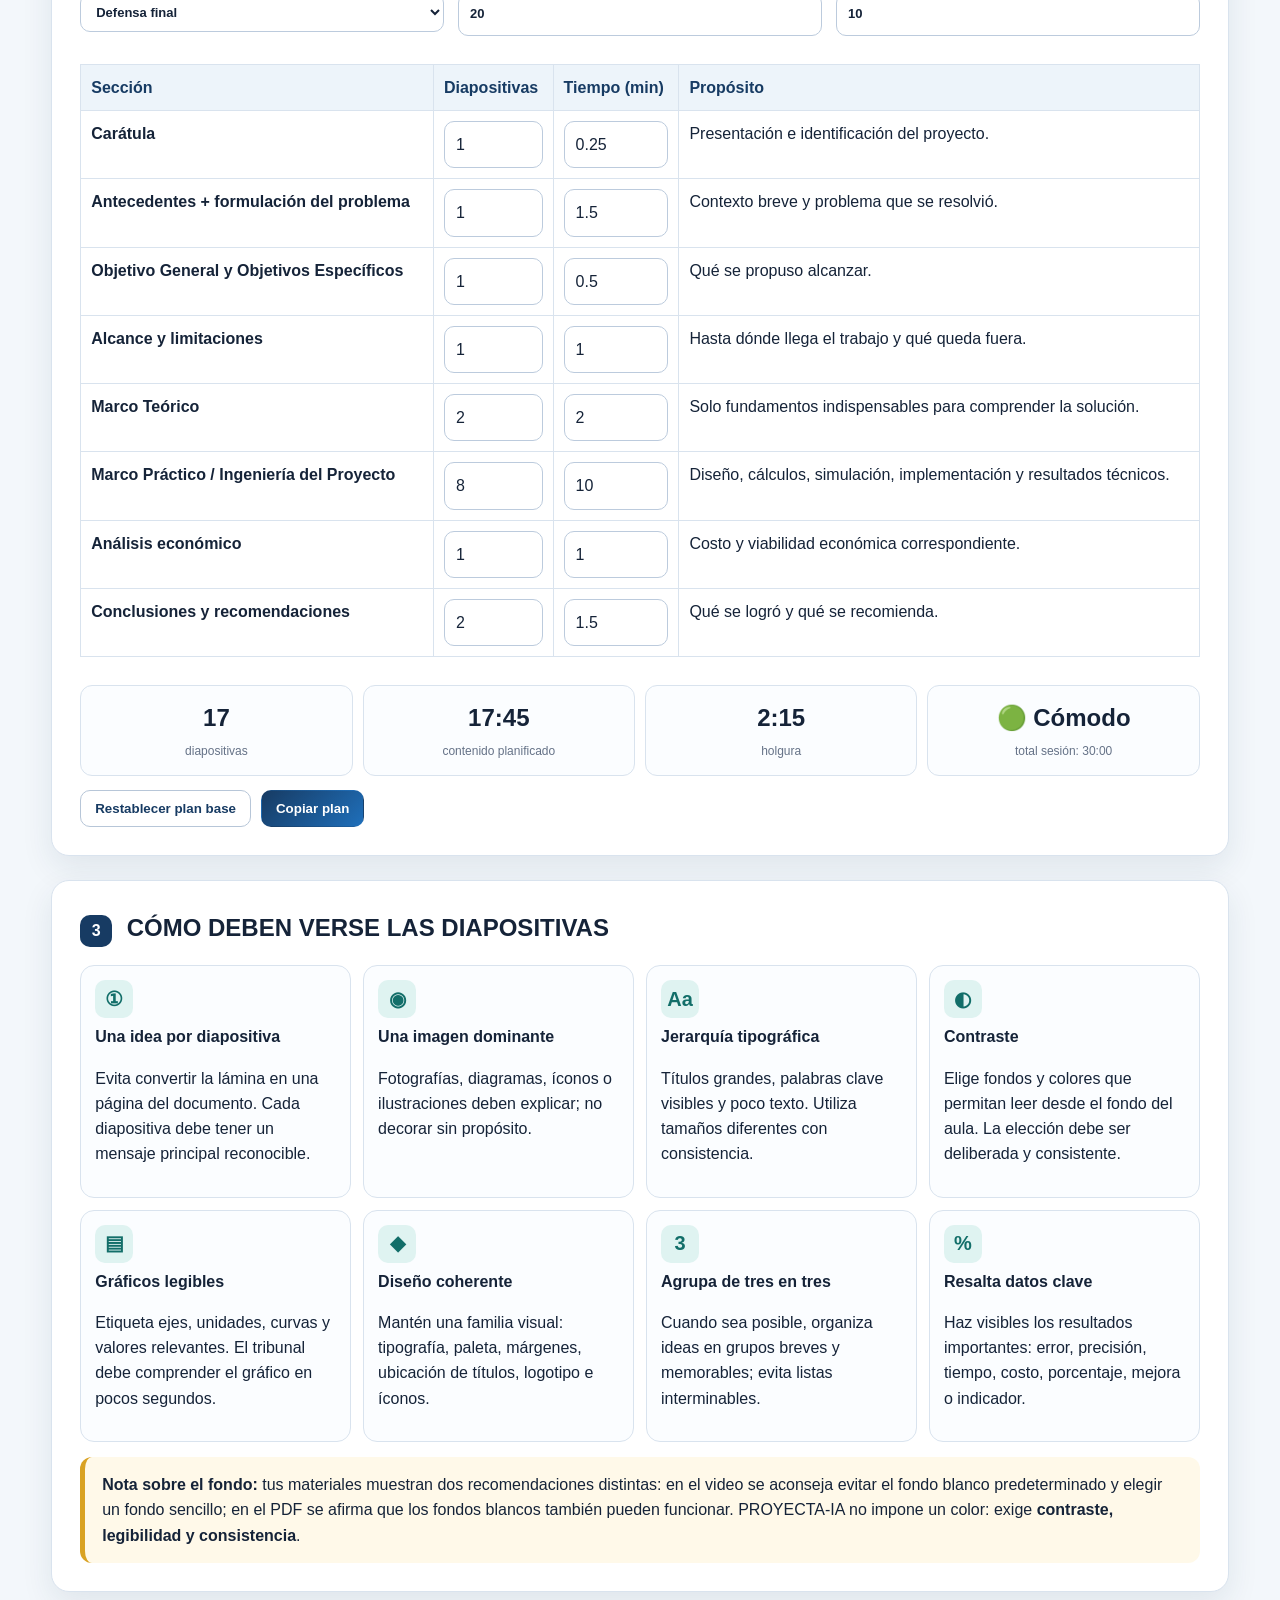
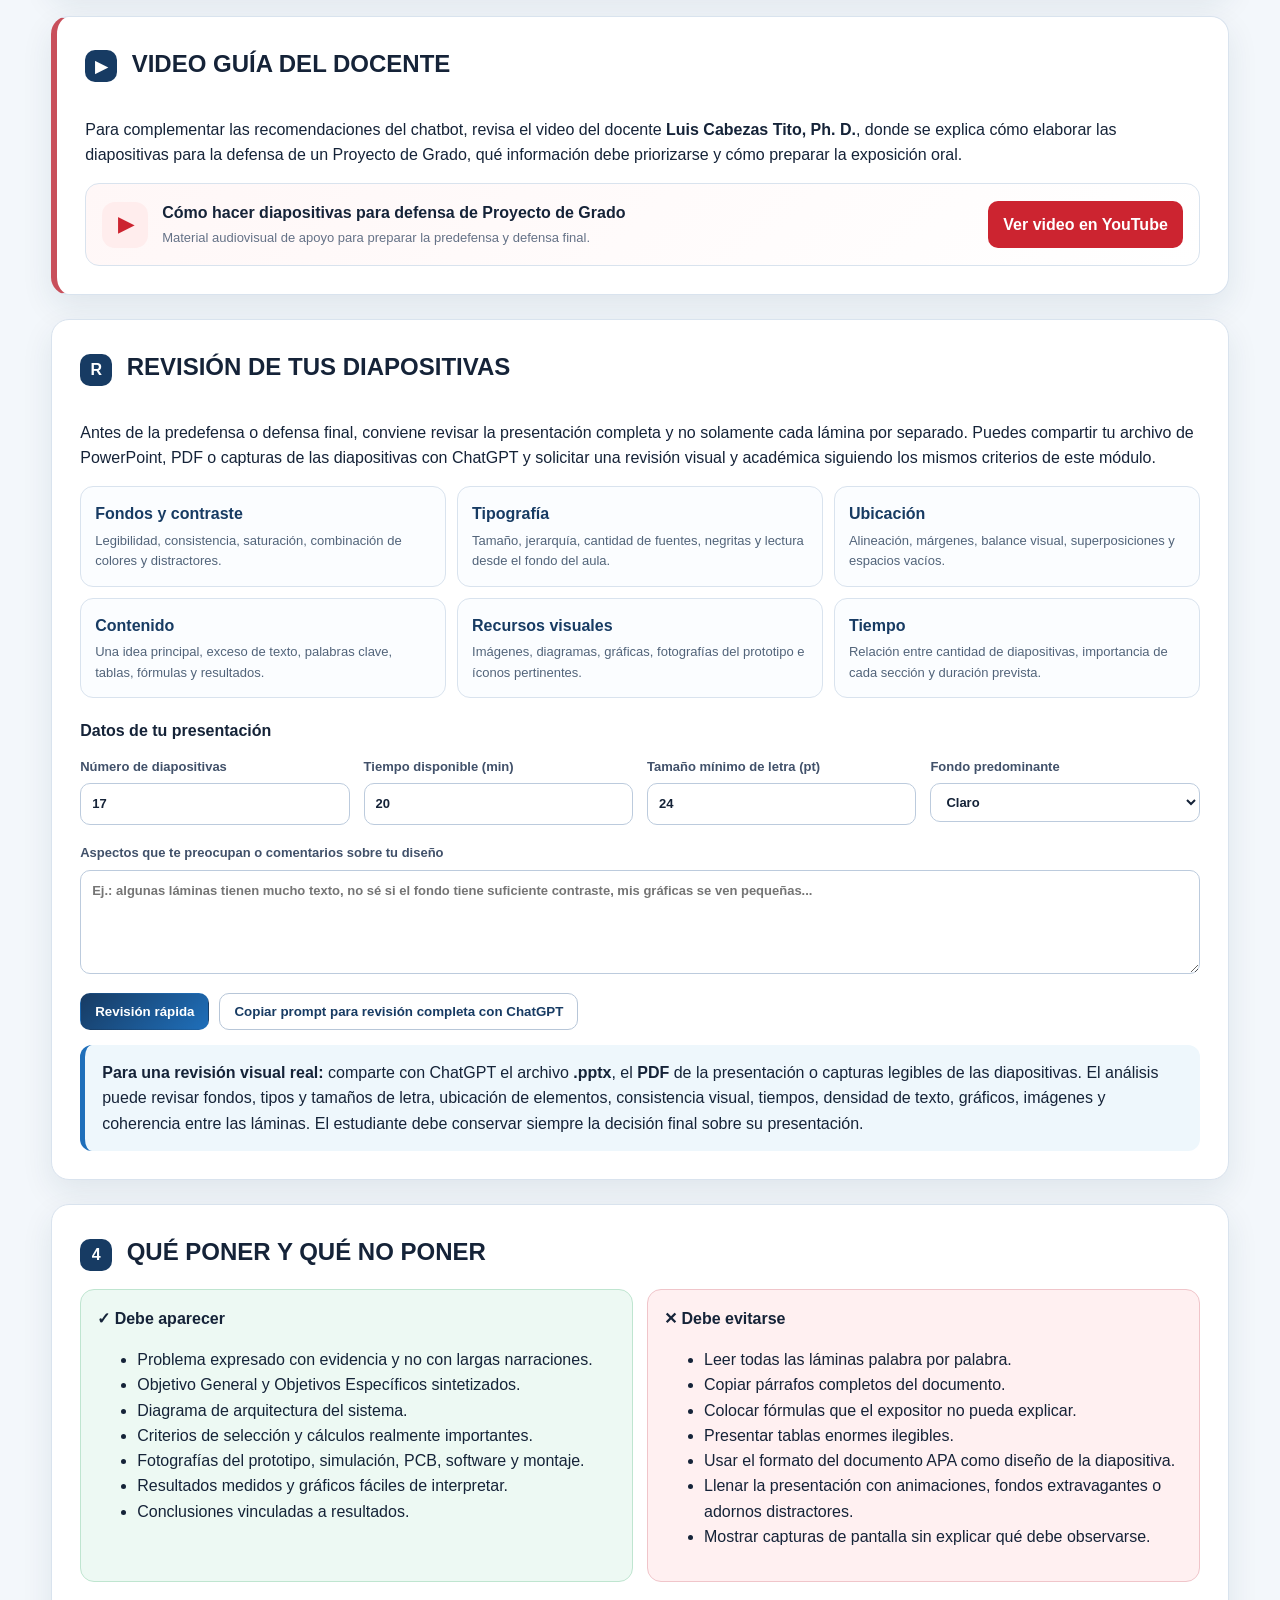
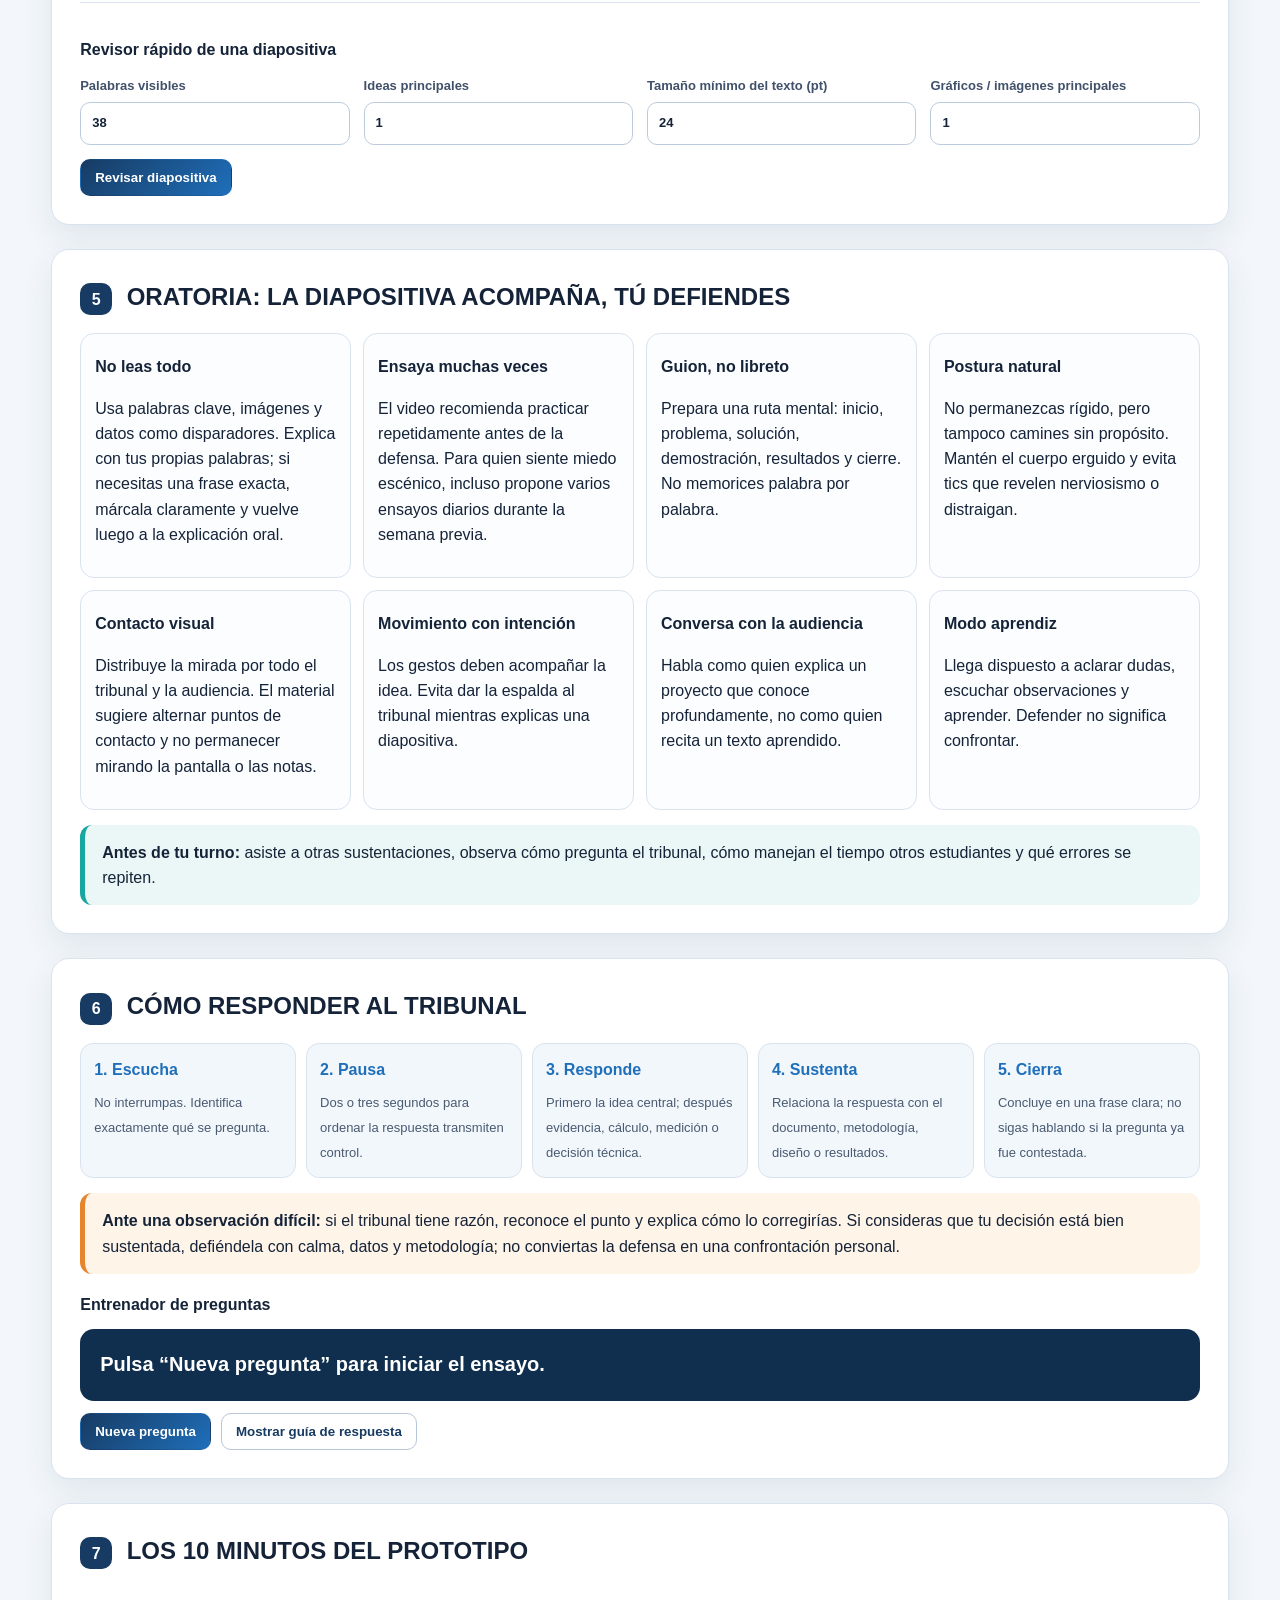
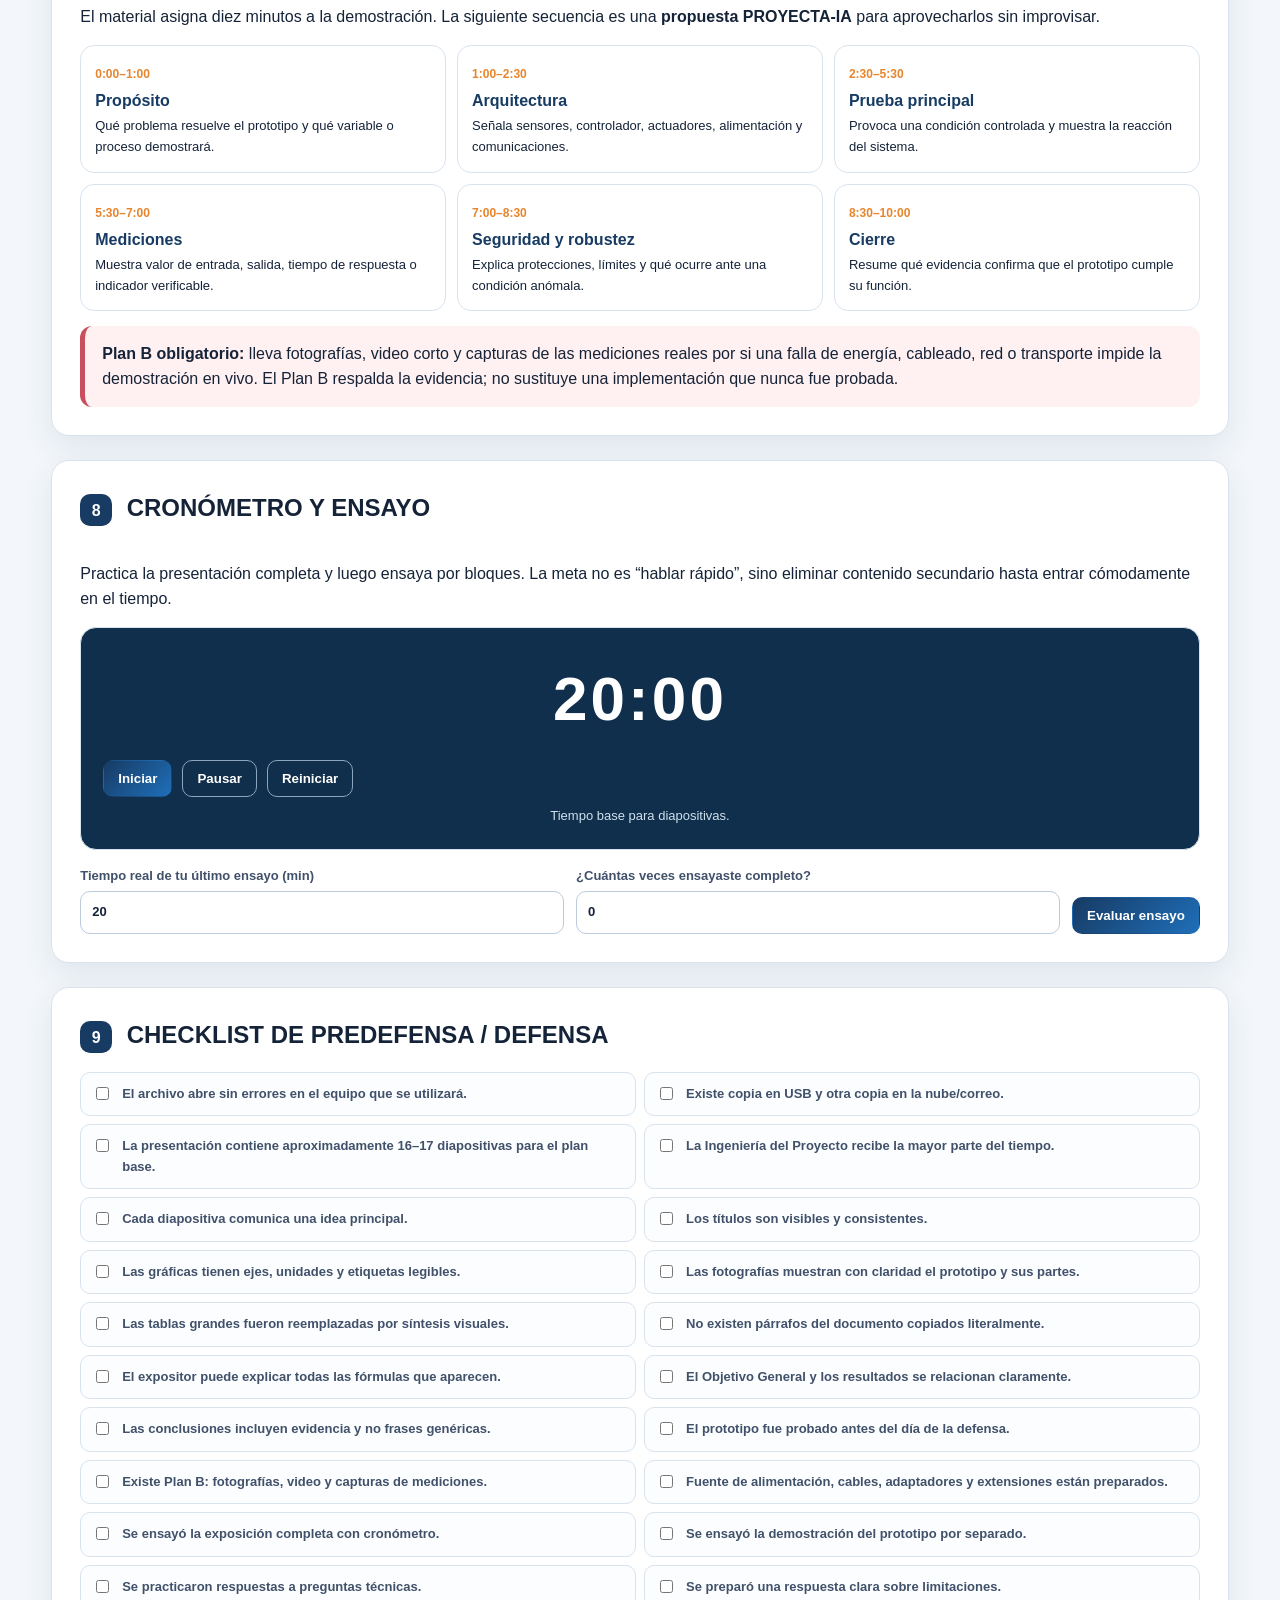
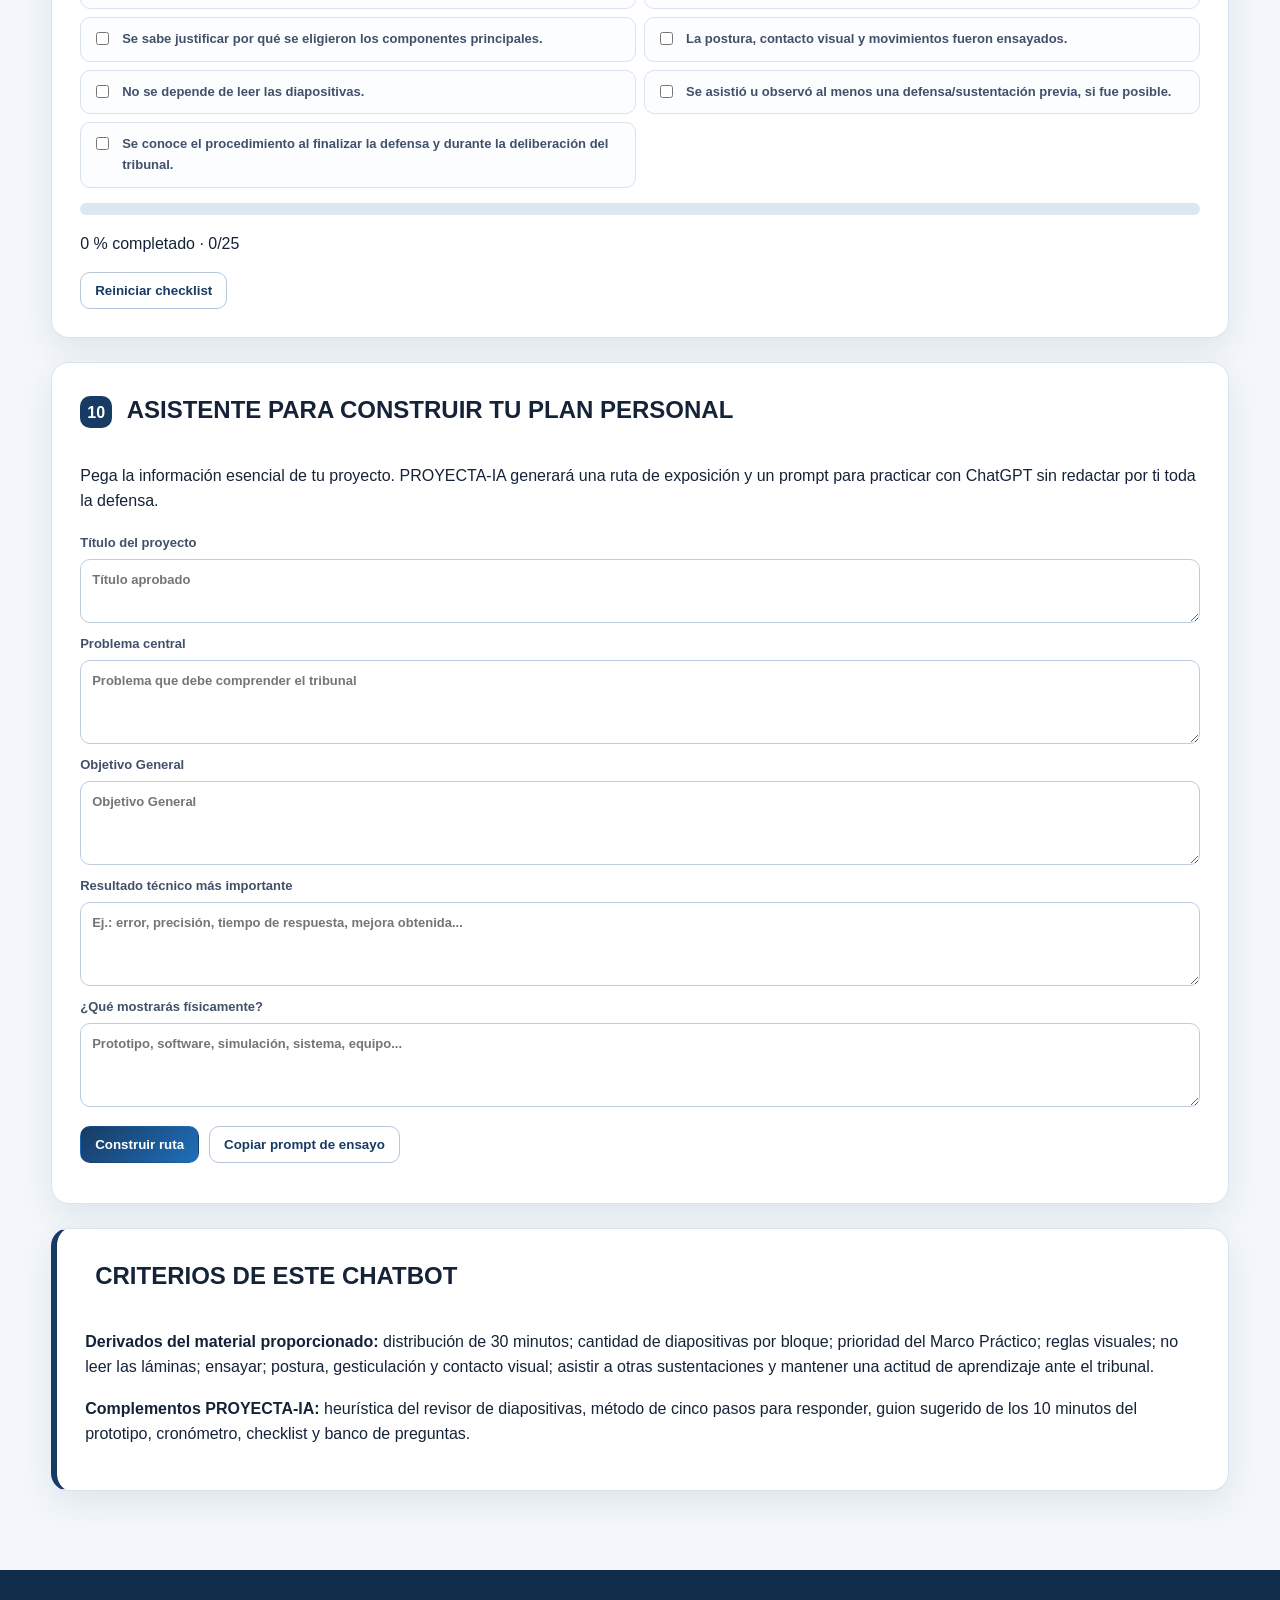
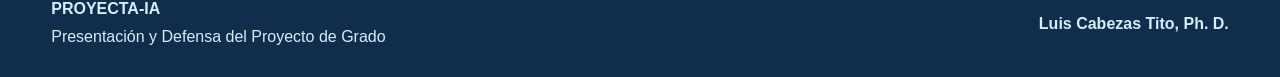
==== commit 1cf64eb4: "Add files via upload" ====
--- a/defensa/index.html
+++ b/defensa/index.html
@@ -1,6 +1,19 @@
+<!--
+  PROYECTA-IA 1.0.1
+  Autor y titular: Luis Cabezas Tito
+  © 2026 Luis Cabezas Tito. Todos los derechos reservados.
+  PROVENANCE-ID: PIA-LCT-2026-v1.0.1
+  La publicación de este archivo no concede licencia de copia, redistribución o rebranding.
+-->
 <!doctype html>
 <html lang="es">
 <head>
+  <meta name="author" content="Luis Cabezas Tito">
+  <meta name="copyright" content="© 2026 Luis Cabezas Tito. Todos los derechos reservados.">
+  <meta name="proyecta-ia-version" content="1.0.1">
+  <meta name="proyecta-ia-provenance" content="PIA-LCT-2026-v1.0.1">
+  <meta name="rights" content="All rights reserved">
+
   <meta charset="utf-8">
   <meta name="viewport" content="width=device-width, initial-scale=1">
   <meta name="description" content="PROYECTA-IA: asistente para preparar diapositivas, oratoria, manejo del tribunal y demostración del prototipo en la predefensa o defensa final de un Proyecto de Grado.">
@@ -371,5 +384,6 @@
 
   <script src="https://luisctito-sketch.github.io/proyecta-ia-acceso/access.js"></script>
   <script src="app.js"></script>
+  <script src="proyecta-security.js"></script>
 </body>
 </html>
--- a/defensa/styles.css
+++ b/defensa/styles.css
@@ -1,3 +1,4 @@
+/* PROYECTA-IA 1.0.1 | Autor: Luis Cabezas Tito | © 2026 Luis Cabezas Tito. Todos los derechos reservados. | PROVENANCE-ID: PIA-LCT-2026-v1.0.1 */
 :root{
   --bg:#f3f7fb;--ink:#152338;--muted:#657287;--navy:#173b63;--blue:#1f6fba;--cyan:#18a7a0;
   --orange:#e7852d;--green:#2e9b67;--red:#c84f5b;--line:#d9e3ee;--card:#fff;--soft:#edf5fc;
